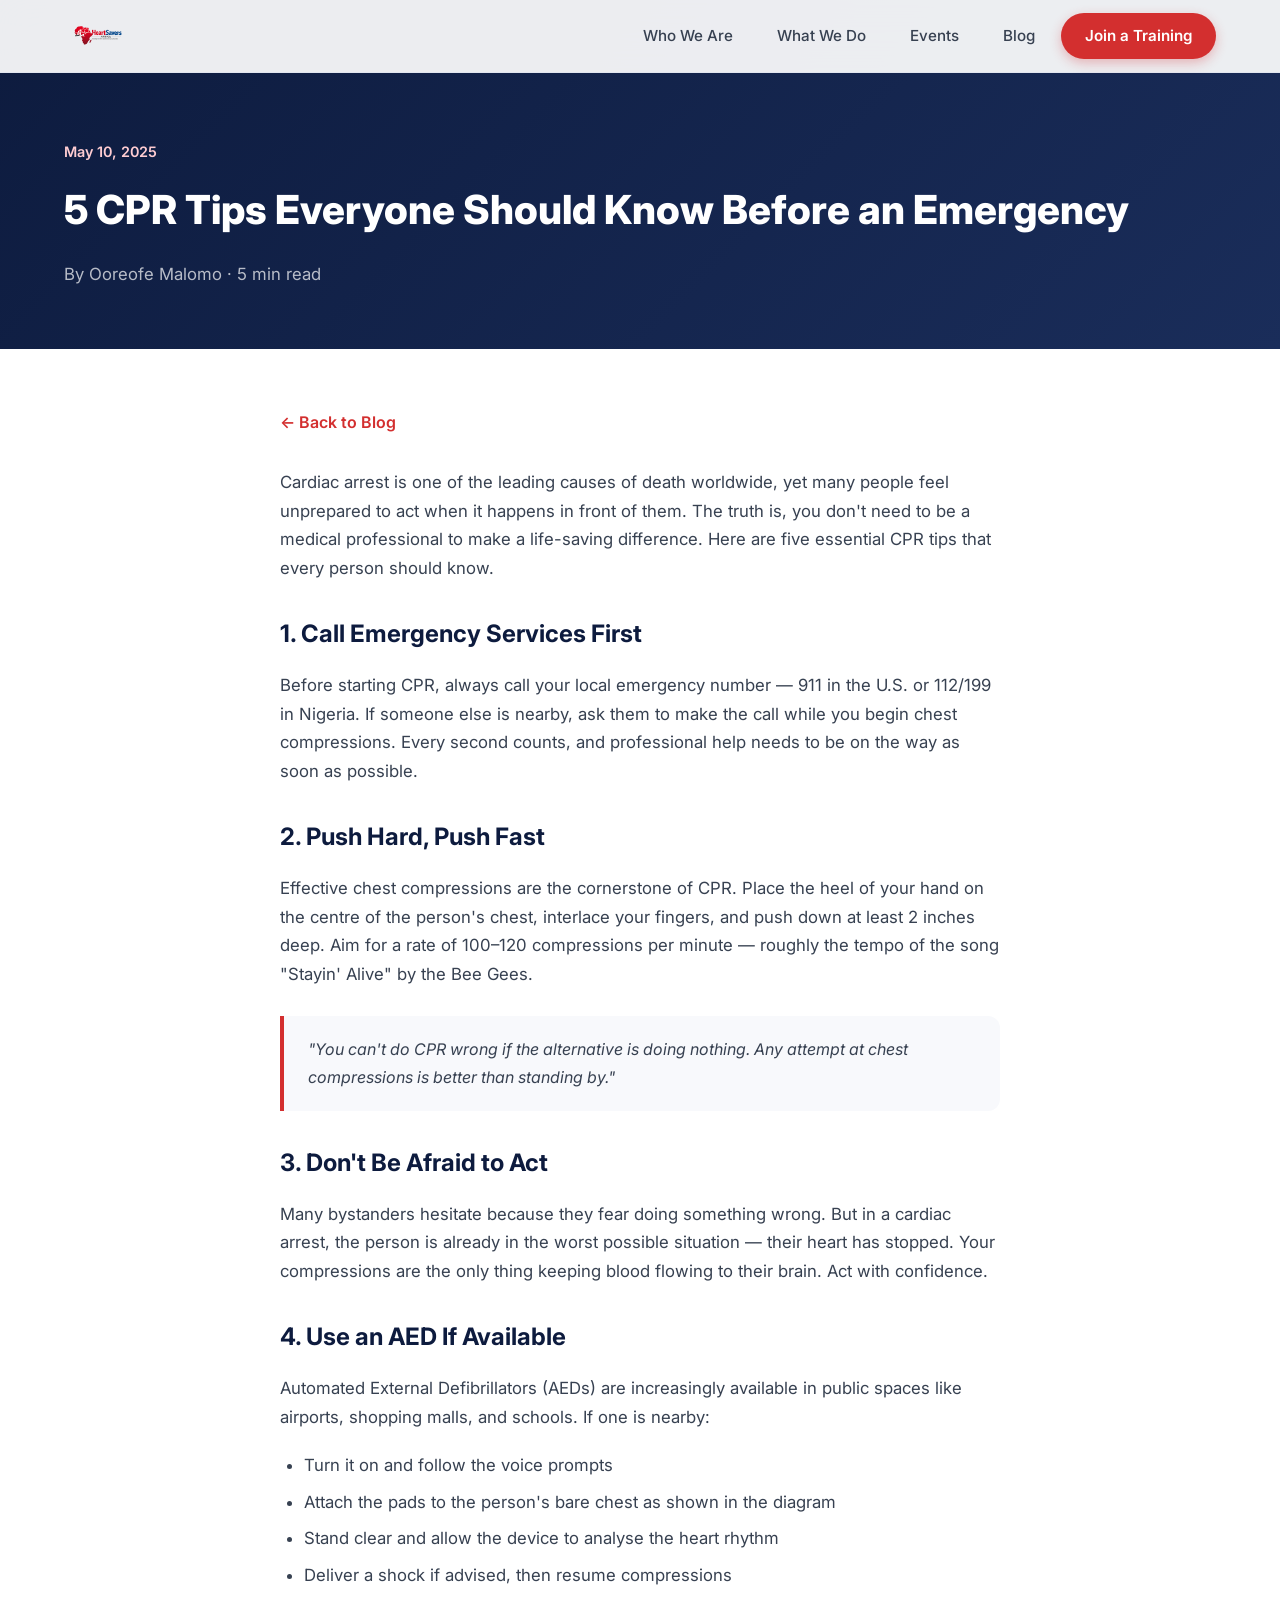
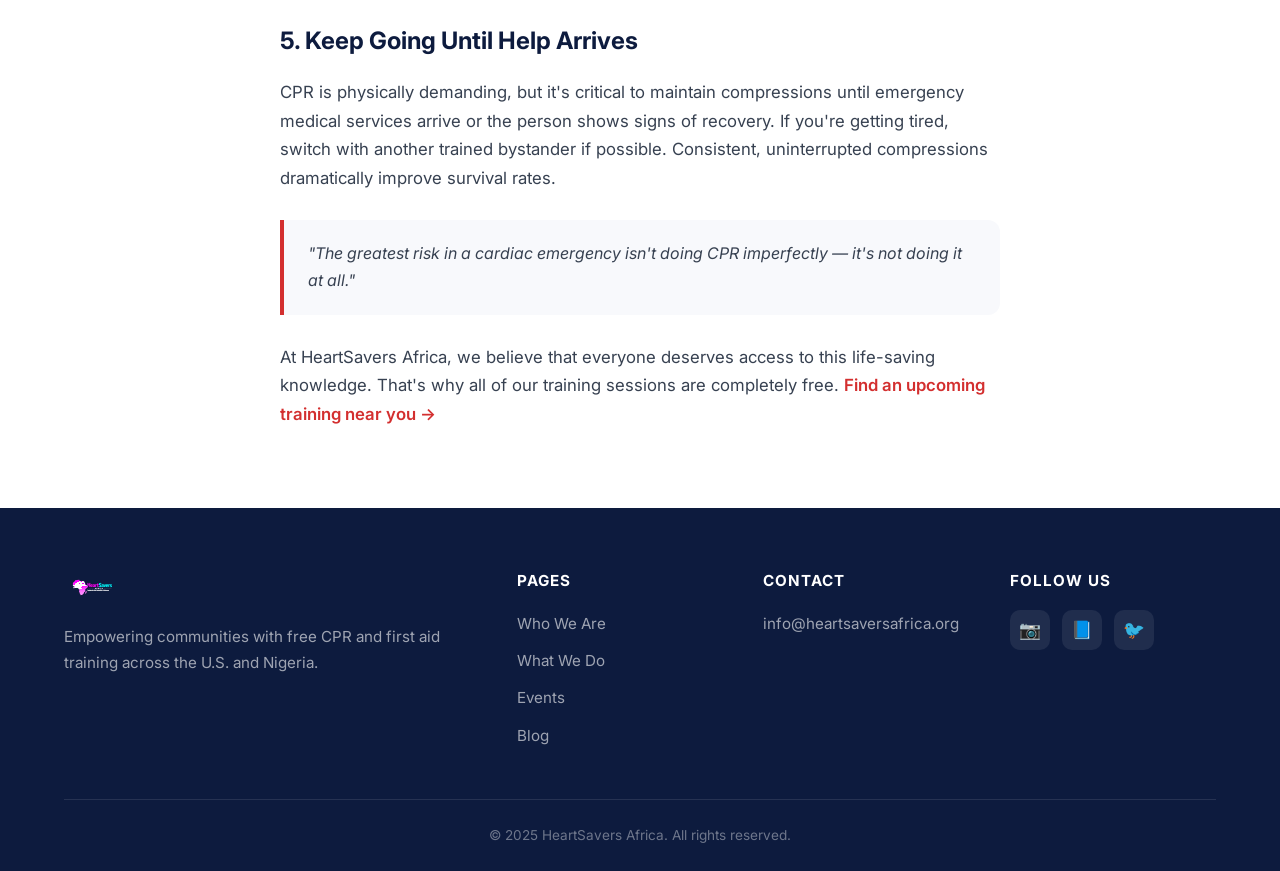
==== blog-post.html @ 74bb0c56 "Initial commit: HeartSavers Africa website" ====
<!DOCTYPE html>
<html lang="en">
<head>
  <meta charset="UTF-8">
  <meta name="viewport" content="width=device-width, initial-scale=1.0">
  <title>5 CPR Tips Everyone Should Know — HeartSavers Africa</title>
  <meta name="description" content="Learn five essential CPR tips that could help you save a life in a cardiac emergency.">
  <link rel="stylesheet" href="css/style.css">
  <link rel="icon" href="assets/images/logo.png" type="image/png">
</head>
<body>

  <!-- NAVBAR -->
  <nav class="navbar" id="navbar">
    <div class="nav-container">
      <a href="index.html" class="nav-logo"><img src="assets/images/logo.png" alt="HeartSavers Africa Logo"></a>
      <div class="nav-links" id="navLinks">
        <a href="index.html">Who We Are</a>
        <a href="whatwedo.html">What We Do</a>
        <a href="events.html">Events</a>
        <a href="blog.html">Blog</a>
        <a href="events.html" class="nav-cta">Join a Training</a>
      </div>
      <button class="hamburger" id="hamburger" aria-label="Toggle menu">
        <span></span><span></span><span></span>
      </button>
    </div>
  </nav>
  <div class="mobile-overlay" id="mobileOverlay"></div>

  <!-- POST HEADER -->
  <section class="blog-post-header">
    <div class="container">
      <div class="date">May 10, 2025</div>
      <h1>5 CPR Tips Everyone Should Know Before an Emergency</h1>
      <p>By Ooreofe Malomo · 5 min read</p>
    </div>
  </section>

  <!-- POST CONTENT -->
  <section class="blog-post-content">
    <div class="container">
      <div class="article">
        <a href="blog.html" class="back-link">← Back to Blog</a>

        <p>Cardiac arrest is one of the leading causes of death worldwide, yet many people feel unprepared to act when it happens in front of them. The truth is, you don't need to be a medical professional to make a life-saving difference. Here are five essential CPR tips that every person should know.</p>

        <h2>1. Call Emergency Services First</h2>
        <p>Before starting CPR, always call your local emergency number — 911 in the U.S. or 112/199 in Nigeria. If someone else is nearby, ask them to make the call while you begin chest compressions. Every second counts, and professional help needs to be on the way as soon as possible.</p>

        <h2>2. Push Hard, Push Fast</h2>
        <p>Effective chest compressions are the cornerstone of CPR. Place the heel of your hand on the centre of the person's chest, interlace your fingers, and push down at least 2 inches deep. Aim for a rate of 100–120 compressions per minute — roughly the tempo of the song "Stayin' Alive" by the Bee Gees.</p>

        <blockquote>"You can't do CPR wrong if the alternative is doing nothing. Any attempt at chest compressions is better than standing by."</blockquote>

        <h2>3. Don't Be Afraid to Act</h2>
        <p>Many bystanders hesitate because they fear doing something wrong. But in a cardiac arrest, the person is already in the worst possible situation — their heart has stopped. Your compressions are the only thing keeping blood flowing to their brain. Act with confidence.</p>

        <h2>4. Use an AED If Available</h2>
        <p>Automated External Defibrillators (AEDs) are increasingly available in public spaces like airports, shopping malls, and schools. If one is nearby:</p>
        <ul>
          <li>Turn it on and follow the voice prompts</li>
          <li>Attach the pads to the person's bare chest as shown in the diagram</li>
          <li>Stand clear and allow the device to analyse the heart rhythm</li>
          <li>Deliver a shock if advised, then resume compressions</li>
        </ul>

        <h2>5. Keep Going Until Help Arrives</h2>
        <p>CPR is physically demanding, but it's critical to maintain compressions until emergency medical services arrive or the person shows signs of recovery. If you're getting tired, switch with another trained bystander if possible. Consistent, uninterrupted compressions dramatically improve survival rates.</p>

        <blockquote>"The greatest risk in a cardiac emergency isn't doing CPR imperfectly — it's not doing it at all."</blockquote>

        <p>At HeartSavers Africa, we believe that everyone deserves access to this life-saving knowledge. That's why all of our training sessions are completely free. <a href="events.html" style="color: var(--red); font-weight: 600;">Find an upcoming training near you →</a></p>
      </div>
    </div>
  </section>

  <!-- FOOTER -->
  <footer class="footer">
    <div class="container">
      <div class="footer-grid">
        <div class="footer-brand">
          <img src="assets/images/logo.png" alt="HeartSavers Africa">
          <p>Empowering communities with free CPR and first aid training across the U.S. and Nigeria.</p>
        </div>
        <div>
          <h4>Pages</h4>
          <ul>
            <li><a href="index.html">Who We Are</a></li>
            <li><a href="whatwedo.html">What We Do</a></li>
            <li><a href="events.html">Events</a></li>
            <li><a href="blog.html">Blog</a></li>
          </ul>
        </div>
        <div>
          <h4>Contact</h4>
          <ul>
            <li><a href="mailto:info@heartsaversafrica.org">info@heartsaversafrica.org</a></li>
          </ul>
        </div>
        <div>
          <h4>Follow Us</h4>
          <div class="social-links">
            <a href="#" aria-label="Instagram">📷</a>
            <a href="#" aria-label="Facebook">📘</a>
            <a href="#" aria-label="Twitter/X">🐦</a>
          </div>
        </div>
      </div>
      <div class="footer-bottom">
        <p>&copy; 2025 HeartSavers Africa. All rights reserved.</p>
      </div>
    </div>
  </footer>

  <script src="js/main.js"></script>
</body>
</html>
---- css/style.css ----
@import url('https://fonts.googleapis.com/css2?family=Inter:wght@300;400;500;600;700;800;900&display=swap');

:root {
  --red: #D32F2F;
  --red-dark: #B71C1C;
  --red-light: #FFCDD2;
  --navy: #0D1B3E;
  --navy-light: #1A2D5A;
  --white: #FFFFFF;
  --off-white: #F8F9FC;
  --gray-100: #F1F3F8;
  --gray-200: #E2E6EF;
  --gray-300: #C5CAD6;
  --gray-500: #6B7280;
  --gray-700: #374151;
  --shadow-sm: 0 1px 3px rgba(13,27,62,0.08);
  --shadow-md: 0 4px 16px rgba(13,27,62,0.1);
  --shadow-lg: 0 8px 32px rgba(13,27,62,0.12);
  --shadow-xl: 0 16px 48px rgba(13,27,62,0.16);
  --radius: 12px;
  --radius-lg: 20px;
  --transition: 0.3s cubic-bezier(0.4,0,0.2,1);
}

*, *::before, *::after { box-sizing: border-box; margin: 0; padding: 0; }

html { scroll-behavior: smooth; }

body {
  font-family: 'Inter', sans-serif;
  color: var(--navy);
  background: var(--white);
  line-height: 1.7;
  overflow-x: hidden;
}

a { text-decoration: none; color: inherit; }
ul { list-style: none; }
img { max-width: 100%; display: block; }

.container { max-width: 1200px; margin: 0 auto; padding: 0 24px; }

/* ─── NAVBAR ─── */
.navbar {
  position: fixed; top: 0; left: 0; right: 0; z-index: 1000;
  background: rgba(255,255,255,0.92);
  backdrop-filter: blur(16px);
  border-bottom: 1px solid var(--gray-200);
  transition: var(--transition);
}
.navbar.scrolled { box-shadow: var(--shadow-md); }
.nav-container {
  max-width: 1200px; margin: 0 auto; padding: 0 24px;
  display: flex; align-items: center; justify-content: space-between; height: 72px;
}
.nav-logo img { height: 48px; width: auto; }
.nav-links { display: flex; gap: 8px; align-items: center; }
.nav-links a {
  padding: 8px 18px; border-radius: 8px; font-weight: 500; font-size: 0.95rem;
  color: var(--gray-700); transition: var(--transition); position: relative;
}
.nav-links a:hover { color: var(--red); background: var(--red-light); }
.nav-links a.active { color: var(--red); font-weight: 600; background: rgba(211,47,47,0.08); }
.nav-cta {
  background: var(--red); color: var(--white) !important; padding: 10px 24px !important;
  border-radius: 50px !important; font-weight: 600 !important;
  box-shadow: 0 4px 12px rgba(211,47,47,0.3);
}
.nav-cta:hover { background: var(--red-dark) !important; transform: translateY(-1px); }

.hamburger {
  display: none; flex-direction: column; gap: 5px; cursor: pointer;
  background: none; border: none; padding: 8px; z-index: 1001;
}
.hamburger span {
  display: block; width: 24px; height: 2.5px; background: var(--navy);
  border-radius: 2px; transition: var(--transition);
}
.hamburger.active span:nth-child(1) { transform: rotate(45deg) translate(5px,5px); }
.hamburger.active span:nth-child(2) { opacity: 0; }
.hamburger.active span:nth-child(3) { transform: rotate(-45deg) translate(5px,-5px); }

/* ─── HERO ─── */
.hero {
  min-height: 100vh; display: flex; align-items: center;
  background: linear-gradient(135deg, var(--navy) 0%, var(--navy-light) 50%, var(--red-dark) 100%);
  position: relative; overflow: hidden; padding-top: 72px;
}
.hero::before {
  content: ''; position: absolute; top: -50%; right: -30%; width: 80%; height: 200%;
  background: radial-gradient(circle, rgba(211,47,47,0.15) 0%, transparent 70%);
}
.hero::after {
  content: ''; position: absolute; bottom: 0; left: 0; right: 0; height: 120px;
  background: linear-gradient(to top, var(--white), transparent);
}
.hero-content { position: relative; z-index: 2; text-align: center; max-width: 800px; margin: 0 auto; padding: 60px 24px; }
.hero-badge {
  display: inline-flex; align-items: center; gap: 8px;
  background: rgba(255,255,255,0.12); border: 1px solid rgba(255,255,255,0.2);
  padding: 8px 20px; border-radius: 50px; font-size: 0.85rem; color: var(--red-light);
  margin-bottom: 24px; backdrop-filter: blur(8px);
}
.hero h1 { font-size: clamp(2.5rem, 5vw, 4rem); font-weight: 800; color: var(--white); line-height: 1.15; margin-bottom: 20px; }
.hero h1 span { color: var(--red-light); }
.hero p { font-size: 1.2rem; color: rgba(255,255,255,0.8); margin-bottom: 40px; max-width: 600px; margin-left: auto; margin-right: auto; }
.hero-buttons { display: flex; gap: 16px; justify-content: center; flex-wrap: wrap; }

/* ─── BUTTONS ─── */
.btn {
  display: inline-flex; align-items: center; gap: 8px;
  padding: 14px 32px; border-radius: 50px; font-weight: 600; font-size: 1rem;
  cursor: pointer; transition: var(--transition); border: none; font-family: inherit;
}
.btn-primary {
  background: var(--red); color: var(--white);
  box-shadow: 0 4px 16px rgba(211,47,47,0.35);
}
.btn-primary:hover { background: var(--red-dark); transform: translateY(-2px); box-shadow: 0 6px 24px rgba(211,47,47,0.4); }
.btn-outline {
  background: transparent; color: var(--white); border: 2px solid rgba(255,255,255,0.4);
}
.btn-outline:hover { background: rgba(255,255,255,0.1); border-color: var(--white); }
.btn-navy { background: var(--navy); color: var(--white); box-shadow: 0 4px 16px rgba(13,27,62,0.3); }
.btn-navy:hover { background: var(--navy-light); transform: translateY(-2px); }

/* ─── SECTIONS ─── */
.section { padding: 100px 0; }
.section-alt { background: var(--off-white); }
.section-header { text-align: center; margin-bottom: 60px; }
.section-header .label {
  display: inline-block; background: rgba(211,47,47,0.08); color: var(--red);
  padding: 6px 18px; border-radius: 50px; font-size: 0.85rem; font-weight: 600;
  margin-bottom: 16px; text-transform: uppercase; letter-spacing: 1px;
}
.section-header h2 { font-size: clamp(1.8rem, 3.5vw, 2.5rem); font-weight: 800; margin-bottom: 16px; }
.section-header p { color: var(--gray-500); font-size: 1.1rem; max-width: 600px; margin: 0 auto; }

/* ─── MISSION ─── */
.mission-grid { display: grid; grid-template-columns: 1fr 1fr; gap: 32px; }
.mission-card {
  background: var(--white); border-radius: var(--radius-lg); padding: 40px;
  border: 1px solid var(--gray-200); transition: var(--transition);
}
.mission-card:hover { transform: translateY(-4px); box-shadow: var(--shadow-lg); }
.mission-icon {
  width: 56px; height: 56px; border-radius: 14px; display: flex; align-items: center;
  justify-content: center; font-size: 1.5rem; margin-bottom: 20px;
}
.mission-icon.red { background: rgba(211,47,47,0.1); color: var(--red); }
.mission-icon.navy { background: rgba(13,27,62,0.1); color: var(--navy); }
.mission-card h3 { font-size: 1.3rem; font-weight: 700; margin-bottom: 12px; }
.mission-card p { color: var(--gray-500); }

/* ─── FOUNDERS ─── */
.founders-grid { display: grid; grid-template-columns: 1fr 1fr; gap: 40px; max-width: 800px; margin: 0 auto; }
.founder-card { text-align: center; }
.founder-photo {
  width: 160px; height: 160px; border-radius: 50%; margin: 0 auto 24px;
  background: linear-gradient(135deg, var(--red-light), var(--gray-200));
  display: flex; align-items: center; justify-content: center;
  border: 4px solid var(--white); box-shadow: var(--shadow-md);
  font-size: 3rem; color: var(--red); overflow: hidden;
}
.founder-card h3 { font-size: 1.2rem; font-weight: 700; margin-bottom: 4px; }
.founder-card .role { color: var(--red); font-weight: 600; font-size: 0.9rem; margin-bottom: 12px; }
.founder-card p { color: var(--gray-500); font-size: 0.95rem; }

/* ─── NREMT BADGE ─── */
.cert-banner {
  background: linear-gradient(135deg, var(--navy), var(--navy-light));
  border-radius: var(--radius-lg); padding: 48px; text-align: center; color: var(--white);
  margin-top: 60px;
}
.cert-banner h3 { font-size: 1.5rem; margin-bottom: 8px; }
.cert-banner p { color: rgba(255,255,255,0.7); }
.cert-badge {
  display: inline-flex; align-items: center; gap: 10px;
  background: rgba(255,255,255,0.1); border: 1px solid rgba(255,255,255,0.2);
  padding: 12px 28px; border-radius: 50px; margin-top: 20px; font-weight: 600;
}

/* ─── PARTNERS ─── */
.partners-grid { display: flex; gap: 40px; justify-content: center; flex-wrap: wrap; }
.partner-card {
  background: var(--white); border: 1px solid var(--gray-200); border-radius: var(--radius);
  padding: 32px 48px; text-align: center; transition: var(--transition); min-width: 220px;
}
.partner-card:hover { transform: translateY(-4px); box-shadow: var(--shadow-md); }
.partner-logo {
  width: 80px; height: 80px; border-radius: 16px; margin: 0 auto 16px;
  background: var(--gray-100); display: flex; align-items: center; justify-content: center;
  font-size: 2rem;
}
.partner-card h4 { font-weight: 600; }

/* ─── FEATURE CARDS ─── */
.features-grid { display: grid; grid-template-columns: repeat(3, 1fr); gap: 28px; }
.feature-card {
  background: var(--white); border: 1px solid var(--gray-200); border-radius: var(--radius-lg);
  padding: 36px; text-align: center; transition: var(--transition); position: relative; overflow: hidden;
}
.feature-card::before {
  content: ''; position: absolute; top: 0; left: 0; right: 0; height: 4px;
  background: linear-gradient(90deg, var(--red), var(--navy));
  transform: scaleX(0); transition: var(--transition); transform-origin: left;
}
.feature-card:hover::before { transform: scaleX(1); }
.feature-card:hover { transform: translateY(-6px); box-shadow: var(--shadow-lg); }
.feature-icon {
  width: 64px; height: 64px; border-radius: 16px;
  background: linear-gradient(135deg, rgba(211,47,47,0.1), rgba(13,27,62,0.05));
  display: flex; align-items: center; justify-content: center;
  margin: 0 auto 20px; font-size: 1.8rem;
}
.feature-card h3 { font-size: 1.15rem; font-weight: 700; margin-bottom: 10px; }
.feature-card p { color: var(--gray-500); font-size: 0.95rem; }

/* ─── NOTICE ─── */
.notice-box {
  background: rgba(211,47,47,0.05); border: 2px solid rgba(211,47,47,0.15);
  border-radius: var(--radius); padding: 24px 32px; display: flex; align-items: flex-start;
  gap: 16px; margin-top: 48px;
}
.notice-box .icon { font-size: 1.5rem; flex-shrink: 0; margin-top: 2px; }
.notice-box h4 { font-weight: 700; margin-bottom: 4px; color: var(--red-dark); }
.notice-box p { color: var(--gray-500); font-size: 0.95rem; }

/* ─── EVENTS ─── */
.events-grid { display: grid; grid-template-columns: repeat(auto-fit, minmax(320px, 1fr)); gap: 28px; }
.event-card {
  background: var(--white); border: 1px solid var(--gray-200); border-radius: var(--radius-lg);
  overflow: hidden; transition: var(--transition);
}
.event-card:hover { transform: translateY(-4px); box-shadow: var(--shadow-lg); }
.event-date-bar {
  background: linear-gradient(135deg, var(--red), var(--red-dark)); color: var(--white);
  padding: 16px 24px; display: flex; align-items: center; gap: 12px;
}
.event-date-bar .day { font-size: 2rem; font-weight: 800; line-height: 1; }
.event-date-bar .month { font-size: 0.85rem; text-transform: uppercase; font-weight: 600; letter-spacing: 1px; }
.event-details { padding: 24px; }
.event-details h3 { font-size: 1.15rem; font-weight: 700; margin-bottom: 12px; }
.event-meta { display: flex; flex-direction: column; gap: 8px; margin-bottom: 20px; }
.event-meta span { display: flex; align-items: center; gap: 8px; color: var(--gray-500); font-size: 0.9rem; }
.event-details .btn { width: 100%; justify-content: center; }

/* ─── SURVEY SECTION ─── */
.survey-section { margin-top: 80px; }
.surveys-grid { display: grid; grid-template-columns: 1fr 1fr; gap: 32px; }
.survey-card {
  background: var(--white); border: 1px solid var(--gray-200); border-radius: var(--radius-lg);
  overflow: hidden;
}
.survey-card h3 {
  padding: 20px 24px; font-size: 1.1rem; font-weight: 700;
  border-bottom: 1px solid var(--gray-200); display: flex; align-items: center; gap: 10px;
}
.survey-card iframe { width: 100%; height: 500px; border: none; }

/* ─── BLOG ─── */
.blog-grid { display: grid; grid-template-columns: repeat(auto-fit, minmax(340px, 1fr)); gap: 28px; }
.blog-card {
  background: var(--white); border: 1px solid var(--gray-200); border-radius: var(--radius-lg);
  overflow: hidden; transition: var(--transition);
}
.blog-card:hover { transform: translateY(-4px); box-shadow: var(--shadow-lg); }
.blog-thumb {
  height: 200px; background: linear-gradient(135deg, var(--red-light), var(--gray-200));
  display: flex; align-items: center; justify-content: center; font-size: 3rem;
}
.blog-body { padding: 24px; }
.blog-body .date { color: var(--red); font-size: 0.85rem; font-weight: 600; margin-bottom: 8px; }
.blog-body h3 { font-size: 1.15rem; font-weight: 700; margin-bottom: 10px; line-height: 1.4; }
.blog-body p { color: var(--gray-500); font-size: 0.95rem; margin-bottom: 20px; }
.blog-body .btn { padding: 10px 24px; font-size: 0.9rem; }

/* ─── BLOG POST ─── */
.blog-post-header {
  padding-top: 140px; padding-bottom: 60px;
  background: linear-gradient(135deg, var(--navy), var(--navy-light));
  color: var(--white);
}
.blog-post-header .date { color: var(--red-light); font-weight: 600; font-size: 0.9rem; margin-bottom: 12px; }
.blog-post-header h1 { font-size: clamp(1.8rem, 3.5vw, 2.5rem); font-weight: 800; margin-bottom: 16px; }
.blog-post-header p { color: rgba(255,255,255,0.7); font-size: 1.05rem; }
.blog-post-content { padding: 60px 0; }
.blog-post-content .article { max-width: 720px; margin: 0 auto; }
.blog-post-content .article h2 { font-size: 1.5rem; font-weight: 700; margin: 32px 0 16px; }
.blog-post-content .article p { color: var(--gray-700); margin-bottom: 20px; font-size: 1.05rem; }
.blog-post-content .article ul { padding-left: 24px; margin-bottom: 20px; }
.blog-post-content .article ul li { color: var(--gray-700); margin-bottom: 8px; list-style: disc; font-size: 1.05rem; }
.blog-post-content .article blockquote {
  border-left: 4px solid var(--red); padding: 20px 24px; margin: 28px 0;
  background: var(--off-white); border-radius: 0 var(--radius) var(--radius) 0;
  font-style: italic; color: var(--gray-700);
}
.back-link {
  display: inline-flex; align-items: center; gap: 8px; color: var(--red);
  font-weight: 600; margin-bottom: 32px; transition: var(--transition);
}
.back-link:hover { gap: 12px; }

/* ─── PAGE HEADERS ─── */
.page-header {
  padding: 140px 0 60px;
  background: linear-gradient(135deg, var(--navy), var(--navy-light));
  text-align: center; color: var(--white);
}
.page-header h1 { font-size: clamp(2rem, 4vw, 3rem); font-weight: 800; margin-bottom: 12px; }
.page-header p { color: rgba(255,255,255,0.7); font-size: 1.1rem; }

/* ─── FOOTER ─── */
.footer {
  background: var(--navy); color: var(--white); padding: 60px 0 0;
}
.footer-grid {
  display: grid; grid-template-columns: 2fr 1fr 1fr 1fr; gap: 40px;
  padding-bottom: 40px; border-bottom: 1px solid rgba(255,255,255,0.1);
}
.footer-brand p { color: rgba(255,255,255,0.6); margin-top: 16px; font-size: 0.95rem; }
.footer-brand img { height: 40px; margin-bottom: 8px; filter: brightness(10); }
.footer h4 { font-size: 0.95rem; font-weight: 700; margin-bottom: 16px; text-transform: uppercase; letter-spacing: 1px; }
.footer ul li { margin-bottom: 10px; }
.footer ul li a { color: rgba(255,255,255,0.6); transition: var(--transition); font-size: 0.95rem; }
.footer ul li a:hover { color: var(--white); }
.social-links { display: flex; gap: 12px; }
.social-links a {
  width: 40px; height: 40px; border-radius: 10px;
  background: rgba(255,255,255,0.08); display: flex; align-items: center;
  justify-content: center; transition: var(--transition); font-size: 1.1rem;
}
.social-links a:hover { background: var(--red); transform: translateY(-2px); }
.footer-bottom {
  padding: 24px 0; text-align: center; color: rgba(255,255,255,0.4); font-size: 0.85rem;
}

/* ─── ANIMATIONS ─── */
.fade-up {
  opacity: 0; transform: translateY(30px);
  transition: opacity 0.6s ease, transform 0.6s ease;
}
.fade-up.visible { opacity: 1; transform: translateY(0); }

/* ─── RESPONSIVE ─── */
@media (max-width: 968px) {
  .nav-links {
    position: fixed; top: 0; right: -100%; width: 80%; max-width: 360px; height: 100vh;
    background: var(--white); flex-direction: column; padding: 100px 32px 32px;
    box-shadow: var(--shadow-xl); transition: var(--transition); gap: 4px;
  }
  .nav-links.open { right: 0; }
  .nav-links a { width: 100%; padding: 14px 18px; font-size: 1.05rem; }
  .hamburger { display: flex; }
  .mission-grid, .founders-grid, .surveys-grid { grid-template-columns: 1fr; }
  .features-grid { grid-template-columns: 1fr 1fr; }
  .footer-grid { grid-template-columns: 1fr 1fr; }
}

@media (max-width: 640px) {
  .section { padding: 60px 0; }
  .features-grid, .blog-grid { grid-template-columns: 1fr; }
  .hero-buttons { flex-direction: column; align-items: center; }
  .footer-grid { grid-template-columns: 1fr; }
  .events-grid { grid-template-columns: 1fr; }
}

.mobile-overlay {
  position: fixed; top: 0; left: 0; right: 0; bottom: 0;
  background: rgba(0,0,0,0.5); z-index: 998; opacity: 0;
  pointer-events: none; transition: var(--transition);
}
.mobile-overlay.active { opacity: 1; pointer-events: auto; }
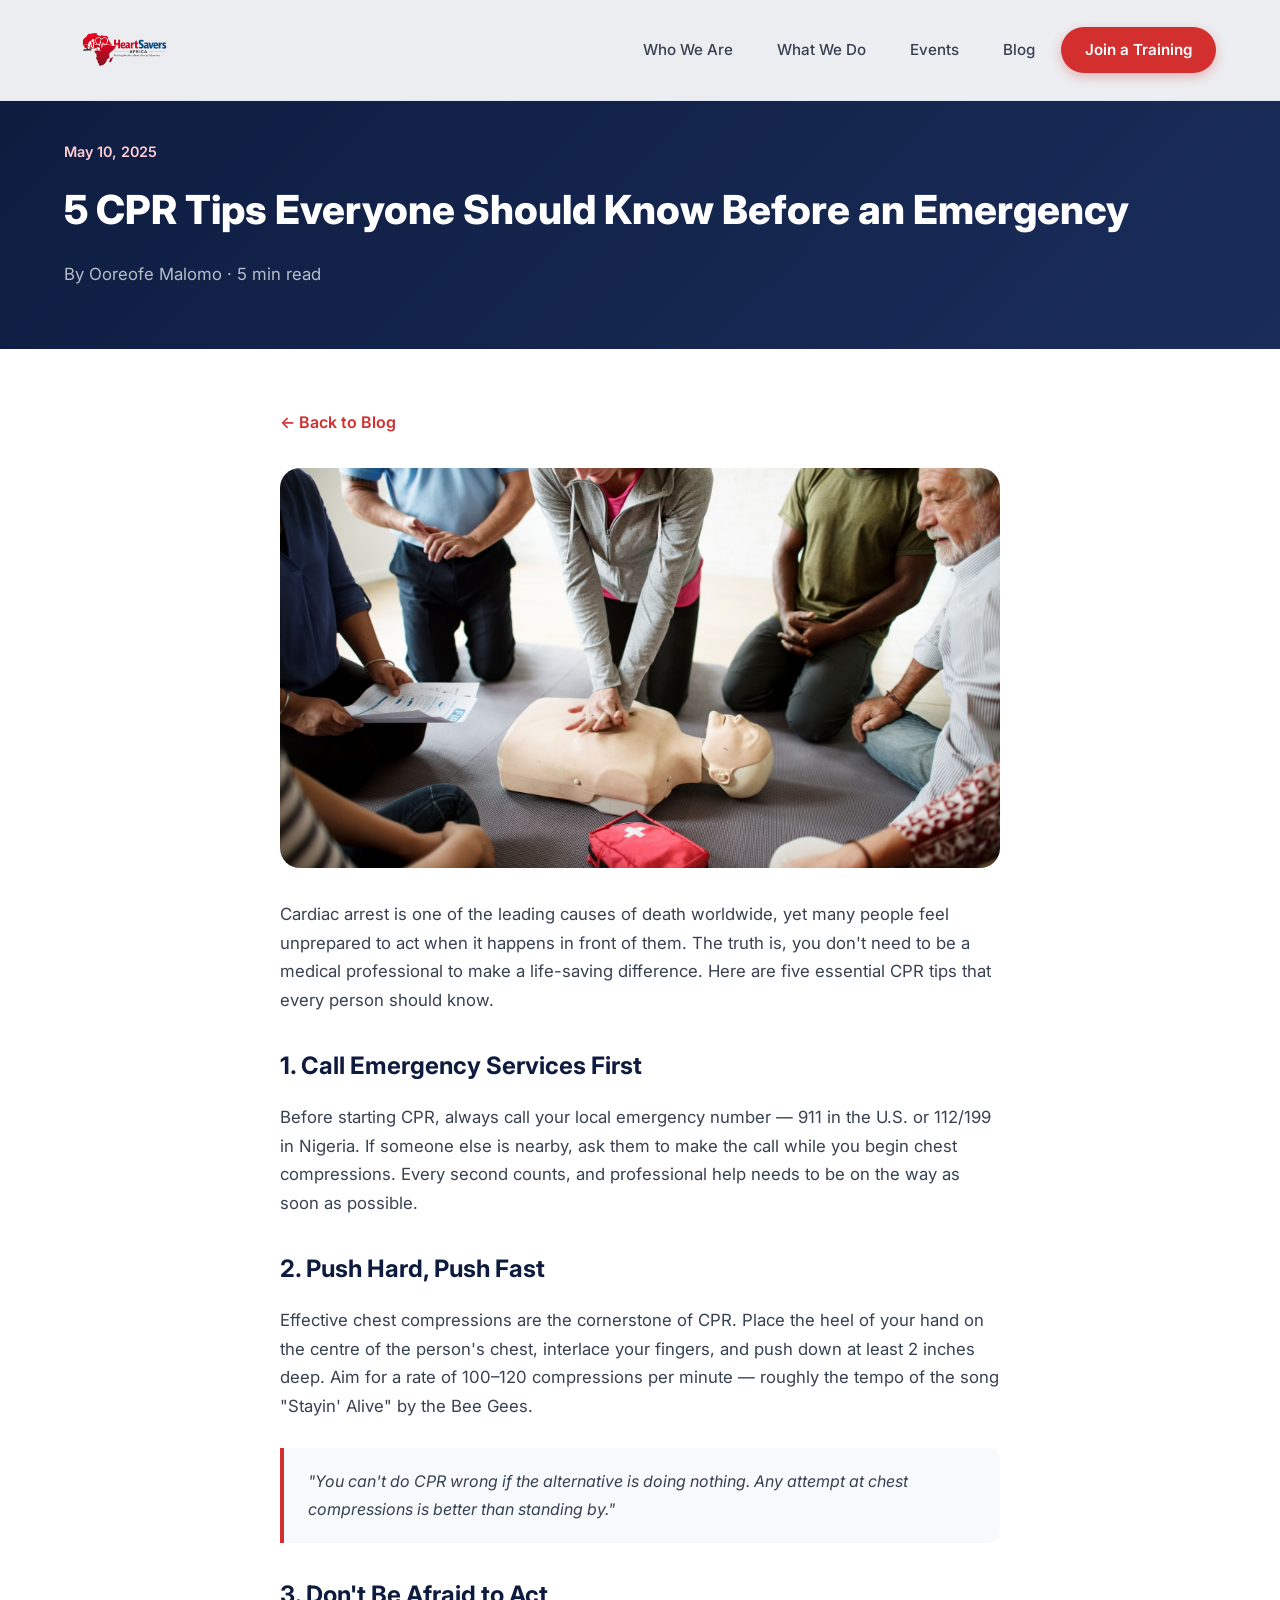
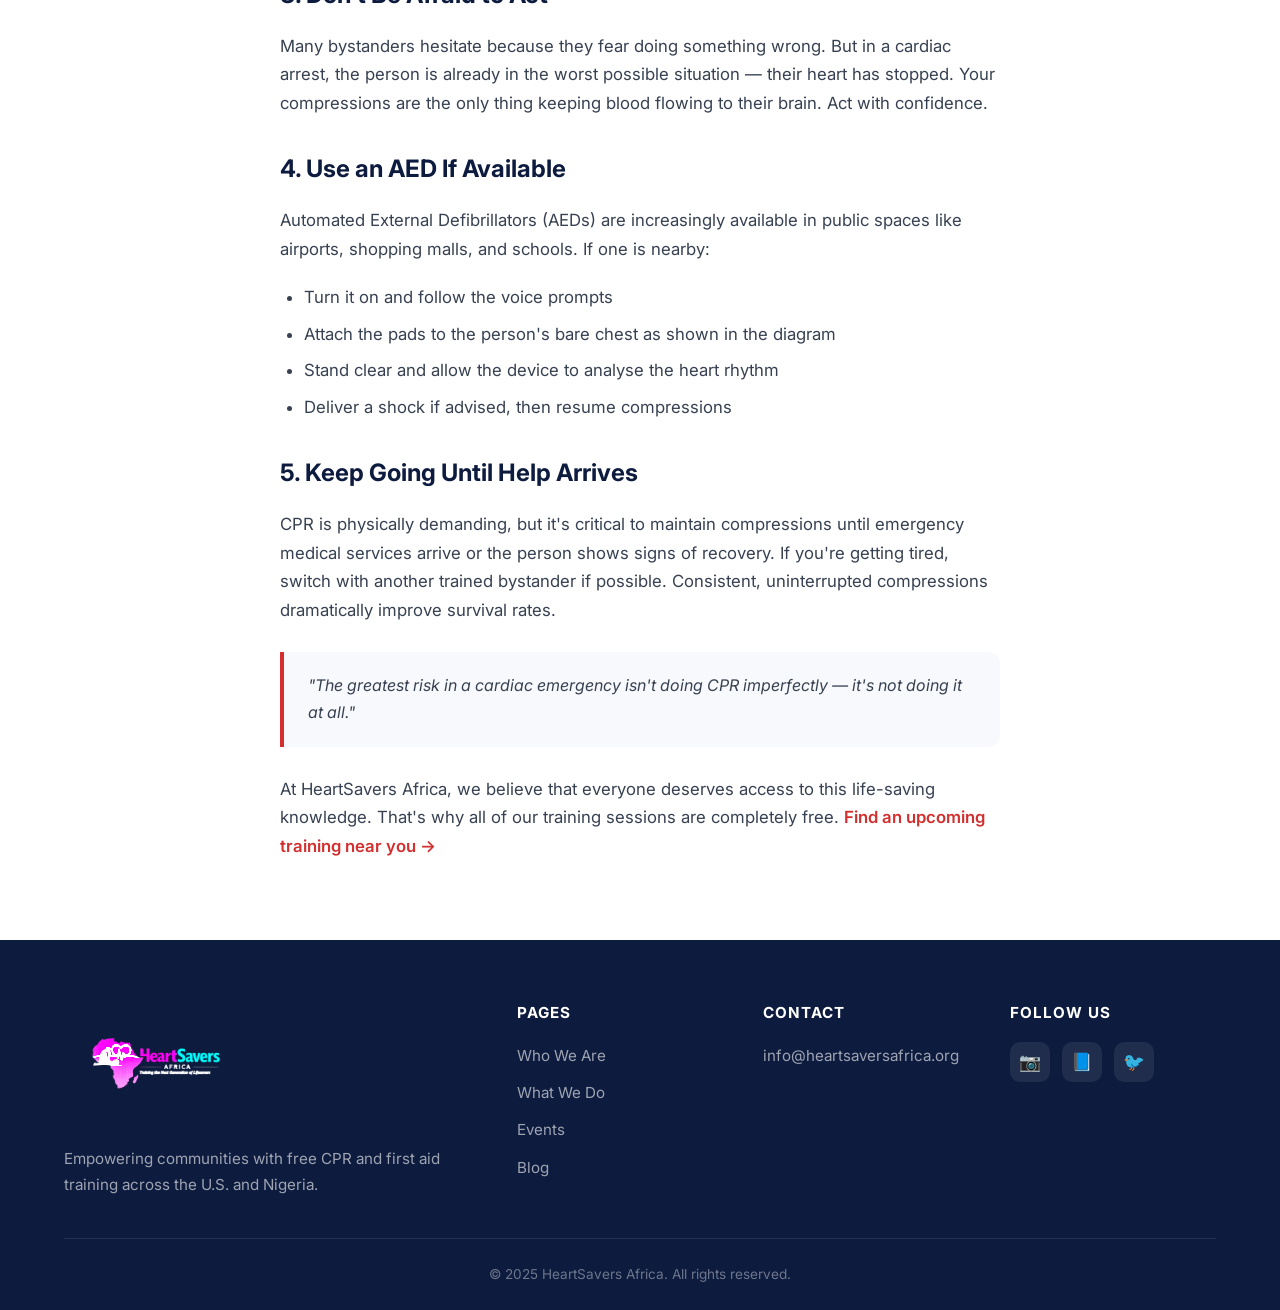
==== commit c17d36e0: "Update UI: Add founder photos, increase logo size, add blog images, update events schedule, and add " ====
--- a/blog-post.html
+++ b/blog-post.html
@@ -42,6 +42,8 @@
     <div class="container">
       <div class="article">
         <a href="blog.html" class="back-link">← Back to Blog</a>
+
+        <img src="assets/images/group-diverse-people-cpr-training-class_HS.jpg" alt="Diverse CPR Training Class" style="width: 100%; border-radius: var(--radius-lg); margin-bottom: 32px; object-fit: cover; max-height: 400px;">
 
         <p>Cardiac arrest is one of the leading causes of death worldwide, yet many people feel unprepared to act when it happens in front of them. The truth is, you don't need to be a medical professional to make a life-saving difference. Here are five essential CPR tips that every person should know.</p>
 
--- a/css/style.css
+++ b/css/style.css
@@ -51,9 +51,9 @@
 .navbar.scrolled { box-shadow: var(--shadow-md); }
 .nav-container {
   max-width: 1200px; margin: 0 auto; padding: 0 24px;
-  display: flex; align-items: center; justify-content: space-between; height: 72px;
-}
-.nav-logo img { height: 48px; width: auto; }
+  display: flex; align-items: center; justify-content: space-between; height: 100px;
+}
+.nav-logo img { height: 85px; width: auto; }
 .nav-links { display: flex; gap: 8px; align-items: center; }
 .nav-links a {
   padding: 8px 18px; border-radius: 8px; font-weight: 500; font-size: 0.95rem;
@@ -84,7 +84,7 @@
 .hero {
   min-height: 100vh; display: flex; align-items: center;
   background: linear-gradient(135deg, var(--navy) 0%, var(--navy-light) 50%, var(--red-dark) 100%);
-  position: relative; overflow: hidden; padding-top: 72px;
+  position: relative; overflow: hidden; padding-top: 100px;
 }
 .hero::before {
   content: ''; position: absolute; top: -50%; right: -30%; width: 80%; height: 200%;
@@ -162,6 +162,9 @@
   border: 4px solid var(--white); box-shadow: var(--shadow-md);
   font-size: 3rem; color: var(--red); overflow: hidden;
 }
+.founder-photo img {
+  width: 100%; height: 100%; object-fit: cover;
+}
 .founder-card h3 { font-size: 1.2rem; font-weight: 700; margin-bottom: 4px; }
 .founder-card .role { color: var(--red); font-weight: 600; font-size: 0.9rem; margin-bottom: 12px; }
 .founder-card p { color: var(--gray-500); font-size: 0.95rem; }
@@ -267,8 +270,9 @@
 .blog-card:hover { transform: translateY(-4px); box-shadow: var(--shadow-lg); }
 .blog-thumb {
   height: 200px; background: linear-gradient(135deg, var(--red-light), var(--gray-200));
-  display: flex; align-items: center; justify-content: center; font-size: 3rem;
-}
+  display: flex; align-items: center; justify-content: center; font-size: 3rem; overflow: hidden;
+}
+.blog-thumb img { width: 100%; height: 100%; object-fit: cover; }
 .blog-body { padding: 24px; }
 .blog-body .date { color: var(--red); font-size: 0.85rem; font-weight: 600; margin-bottom: 8px; }
 .blog-body h3 { font-size: 1.15rem; font-weight: 700; margin-bottom: 10px; line-height: 1.4; }
@@ -319,7 +323,7 @@
   padding-bottom: 40px; border-bottom: 1px solid rgba(255,255,255,0.1);
 }
 .footer-brand p { color: rgba(255,255,255,0.6); margin-top: 16px; font-size: 0.95rem; }
-.footer-brand img { height: 40px; margin-bottom: 8px; filter: brightness(10); }
+.footer-brand img { height: 130px; margin-bottom: 8px; filter: brightness(10); }
 .footer h4 { font-size: 0.95rem; font-weight: 700; margin-bottom: 16px; text-transform: uppercase; letter-spacing: 1px; }
 .footer ul li { margin-bottom: 10px; }
 .footer ul li a { color: rgba(255,255,255,0.6); transition: var(--transition); font-size: 0.95rem; }
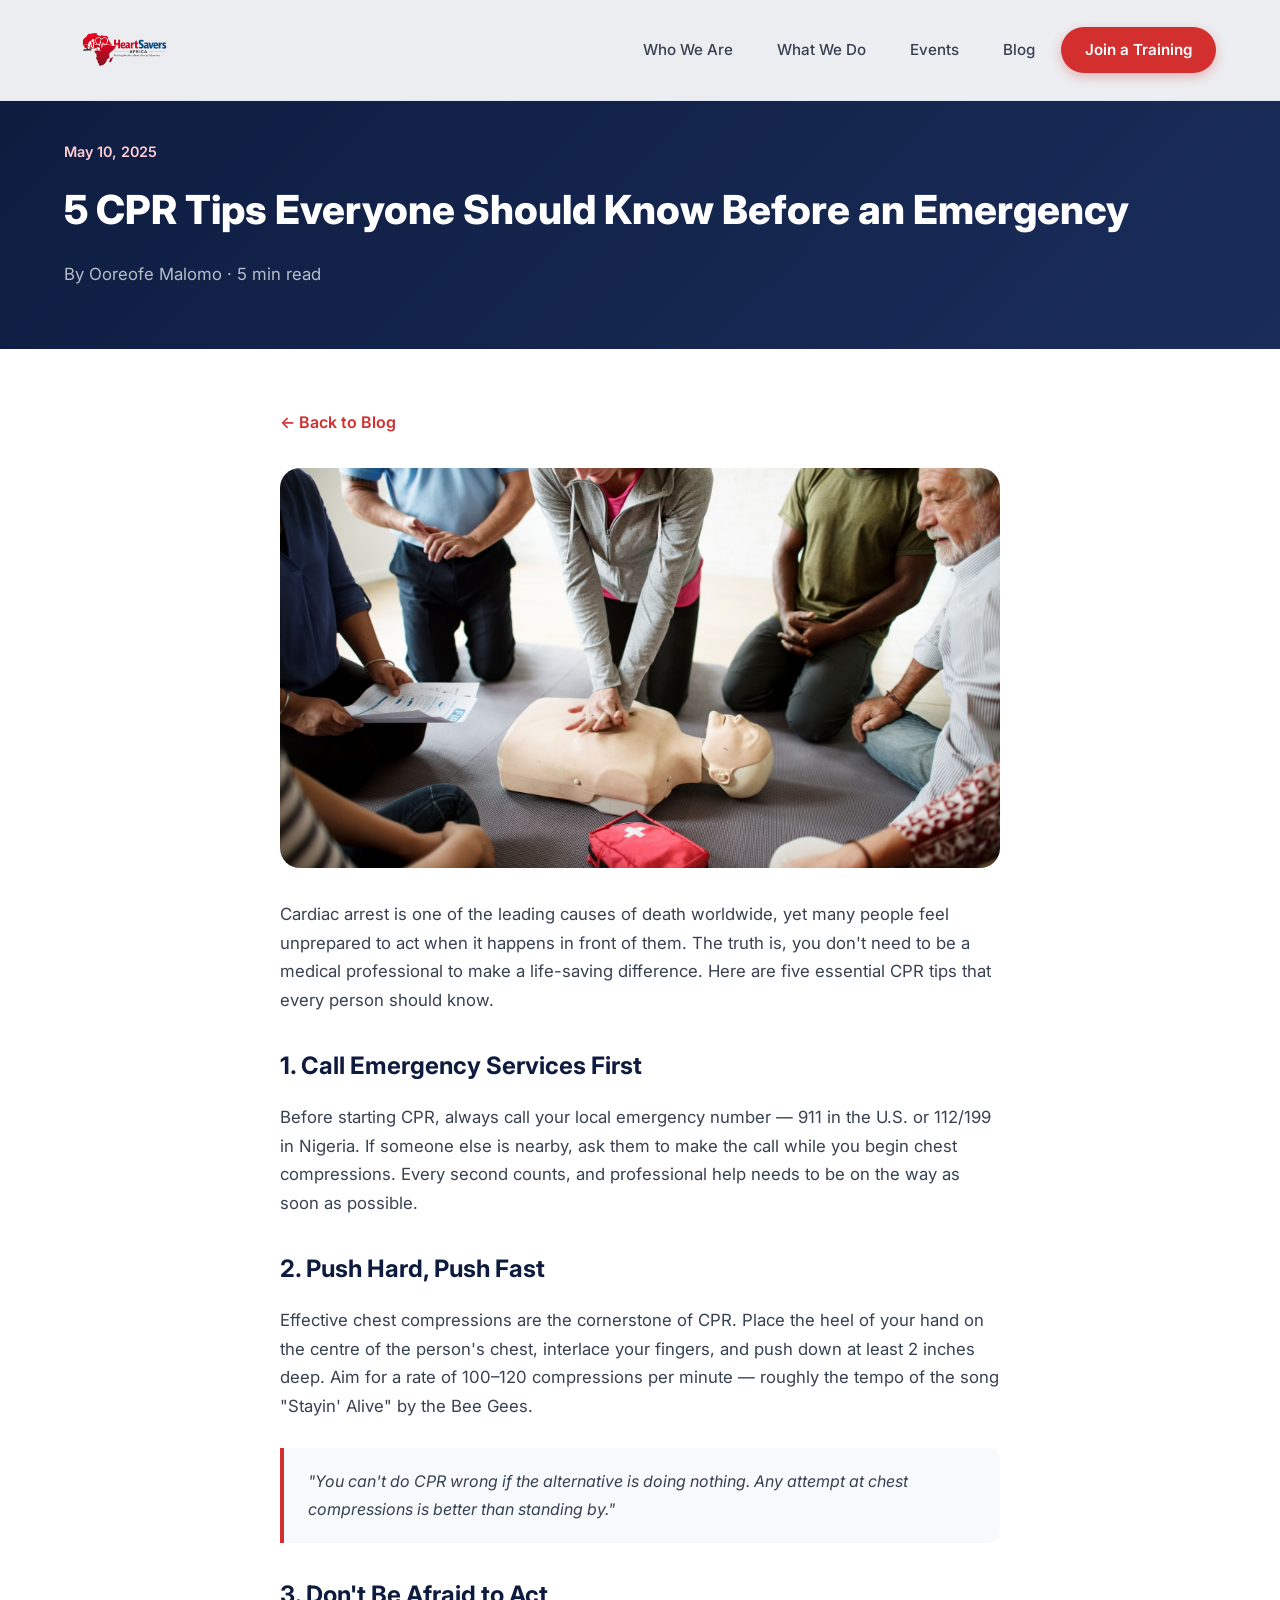
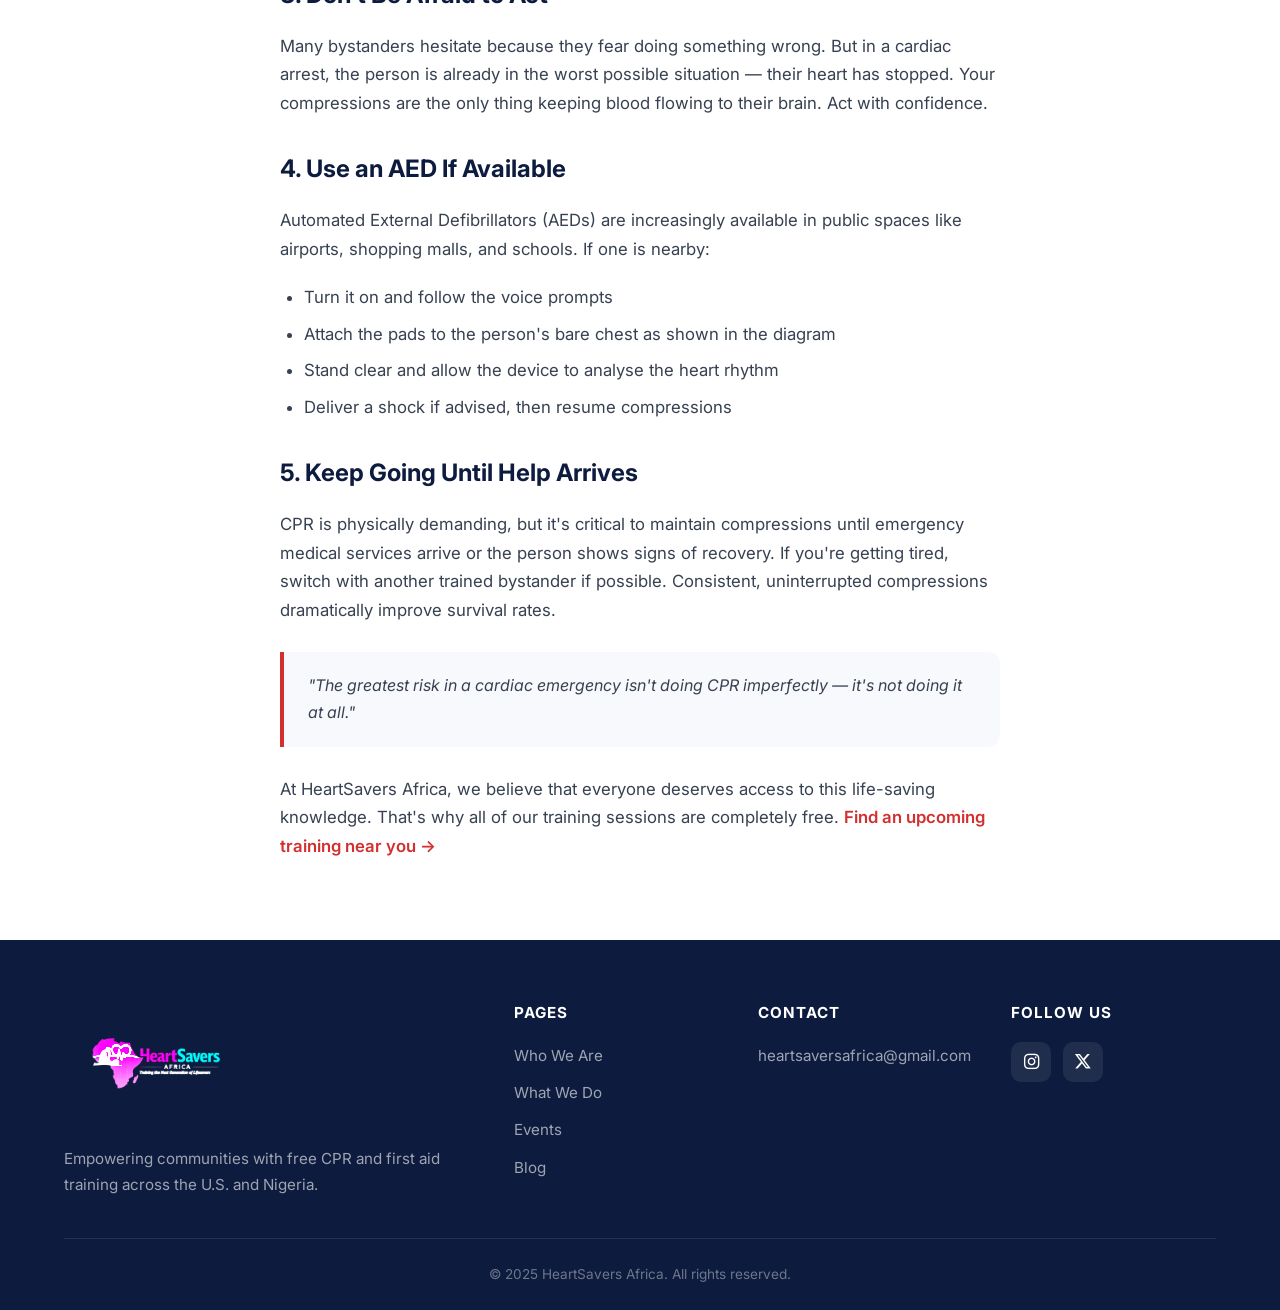
==== commit 4f3a19ba: "UI enhancements: redesign sponsor and founder sections, add real logos, update hero, fix social link" ====
--- a/blog-post.html
+++ b/blog-post.html
@@ -7,6 +7,7 @@
   <meta name="description" content="Learn five essential CPR tips that could help you save a life in a cardiac emergency.">
   <link rel="stylesheet" href="css/style.css">
   <link rel="icon" href="assets/images/logo.png" type="image/png">
+  <link rel="stylesheet" href="https://cdnjs.cloudflare.com/ajax/libs/font-awesome/6.5.2/css/all.min.css">
 </head>
 <body>
 
@@ -97,15 +98,14 @@
         <div>
           <h4>Contact</h4>
           <ul>
-            <li><a href="mailto:info@heartsaversafrica.org">info@heartsaversafrica.org</a></li>
+            <li><a href="mailto:heartsaversafrica@gmail.com">heartsaversafrica@gmail.com</a></li>
           </ul>
         </div>
         <div>
           <h4>Follow Us</h4>
           <div class="social-links">
-            <a href="#" aria-label="Instagram">📷</a>
-            <a href="#" aria-label="Facebook">📘</a>
-            <a href="#" aria-label="Twitter/X">🐦</a>
+            <a href="https://www.instagram.com/heartsaversafrica/" target="_blank" rel="noopener noreferrer" aria-label="Instagram"><i class="fa-brands fa-instagram"></i></a>
+            <a href="https://x.com/HeartSaversHQ" target="_blank" rel="noopener noreferrer" aria-label="Twitter/X"><i class="fa-brands fa-x-twitter"></i></a>
           </div>
         </div>
       </div>
--- a/css/style.css
+++ b/css/style.css
@@ -83,17 +83,14 @@
 /* ─── HERO ─── */
 .hero {
   min-height: 100vh; display: flex; align-items: center;
-  background: linear-gradient(135deg, var(--navy) 0%, var(--navy-light) 50%, var(--red-dark) 100%);
+  background: url('../assets/images/hero-cpr-training.jpg') center/cover no-repeat;
   position: relative; overflow: hidden; padding-top: 100px;
 }
 .hero::before {
-  content: ''; position: absolute; top: -50%; right: -30%; width: 80%; height: 200%;
-  background: radial-gradient(circle, rgba(211,47,47,0.15) 0%, transparent 70%);
-}
-.hero::after {
-  content: ''; position: absolute; bottom: 0; left: 0; right: 0; height: 120px;
-  background: linear-gradient(to top, var(--white), transparent);
-}
+  content: ''; position: absolute; inset: 0;
+  background: rgba(0,0,0,0.4);
+}
+.hero::after { display: none; }
 .hero-content { position: relative; z-index: 2; text-align: center; max-width: 800px; margin: 0 auto; padding: 60px 24px; }
 .hero-badge {
   display: inline-flex; align-items: center; gap: 8px;
@@ -125,7 +122,8 @@
 .btn-navy:hover { background: var(--navy-light); transform: translateY(-2px); }
 
 /* ─── SECTIONS ─── */
-.section { padding: 100px 0; }
+.section { padding: 100px 0; border-bottom: 1px solid var(--gray-200); }
+.section:last-of-type { border-bottom: none; }
 .section-alt { background: var(--off-white); }
 .section-header { text-align: center; margin-bottom: 60px; }
 .section-header .label {
@@ -153,21 +151,26 @@
 .mission-card p { color: var(--gray-500); }
 
 /* ─── FOUNDERS ─── */
-.founders-grid { display: grid; grid-template-columns: 1fr 1fr; gap: 40px; max-width: 800px; margin: 0 auto; }
-.founder-card { text-align: center; }
+.founders-grid { display: grid; grid-template-columns: repeat(auto-fit, minmax(300px, 1fr)); gap: 40px; max-width: 900px; margin: 0 auto; }
+.founder-card {
+  background: var(--white); border: 1px solid var(--gray-200); border-radius: var(--radius-lg);
+  padding: 40px 32px; text-align: center; transition: var(--transition);
+  display: flex; flex-direction: column; align-items: center;
+}
+.founder-card:hover { transform: translateY(-6px); box-shadow: var(--shadow-lg); border-color: var(--navy-light); }
 .founder-photo {
   width: 160px; height: 160px; border-radius: 50%; margin: 0 auto 24px;
   background: linear-gradient(135deg, var(--red-light), var(--gray-200));
   display: flex; align-items: center; justify-content: center;
   border: 4px solid var(--white); box-shadow: var(--shadow-md);
-  font-size: 3rem; color: var(--red); overflow: hidden;
+  overflow: hidden;
 }
 .founder-photo img {
   width: 100%; height: 100%; object-fit: cover;
 }
-.founder-card h3 { font-size: 1.2rem; font-weight: 700; margin-bottom: 4px; }
-.founder-card .role { color: var(--red); font-weight: 600; font-size: 0.9rem; margin-bottom: 12px; }
-.founder-card p { color: var(--gray-500); font-size: 0.95rem; }
+.founder-card h3 { font-size: 1.3rem; font-weight: 700; margin-bottom: 6px; color: var(--navy); }
+.founder-card .role { color: var(--red); font-weight: 600; font-size: 0.95rem; margin-bottom: 16px; }
+.founder-card p { color: var(--gray-500); font-size: 0.95rem; line-height: 1.6; }
 
 /* ─── NREMT BADGE ─── */
 .cert-banner {
@@ -186,16 +189,19 @@
 /* ─── PARTNERS ─── */
 .partners-grid { display: flex; gap: 40px; justify-content: center; flex-wrap: wrap; }
 .partner-card {
-  background: var(--white); border: 1px solid var(--gray-200); border-radius: var(--radius);
-  padding: 32px 48px; text-align: center; transition: var(--transition); min-width: 220px;
-}
-.partner-card:hover { transform: translateY(-4px); box-shadow: var(--shadow-md); }
+  background: var(--white); border: 1px solid var(--gray-200); border-radius: var(--radius-lg);
+  padding: 40px; text-align: center; transition: var(--transition); min-width: 280px;
+  display: flex; flex-direction: column; align-items: center; justify-content: center;
+}
+.partner-card:hover { transform: translateY(-6px); box-shadow: var(--shadow-lg); border-color: var(--navy-light); }
 .partner-logo {
-  width: 80px; height: 80px; border-radius: 16px; margin: 0 auto 16px;
-  background: var(--gray-100); display: flex; align-items: center; justify-content: center;
-  font-size: 2rem;
-}
-.partner-card h4 { font-weight: 600; }
+  height: 100px; width: 200px; margin: 0 auto 24px;
+  display: flex; align-items: center; justify-content: center;
+}
+.partner-logo img {
+  max-width: 100%; max-height: 100%; object-fit: contain;
+}
+.partner-card h4 { font-weight: 700; color: var(--navy); }
 
 /* ─── FEATURE CARDS ─── */
 .features-grid { display: grid; grid-template-columns: repeat(3, 1fr); gap: 28px; }
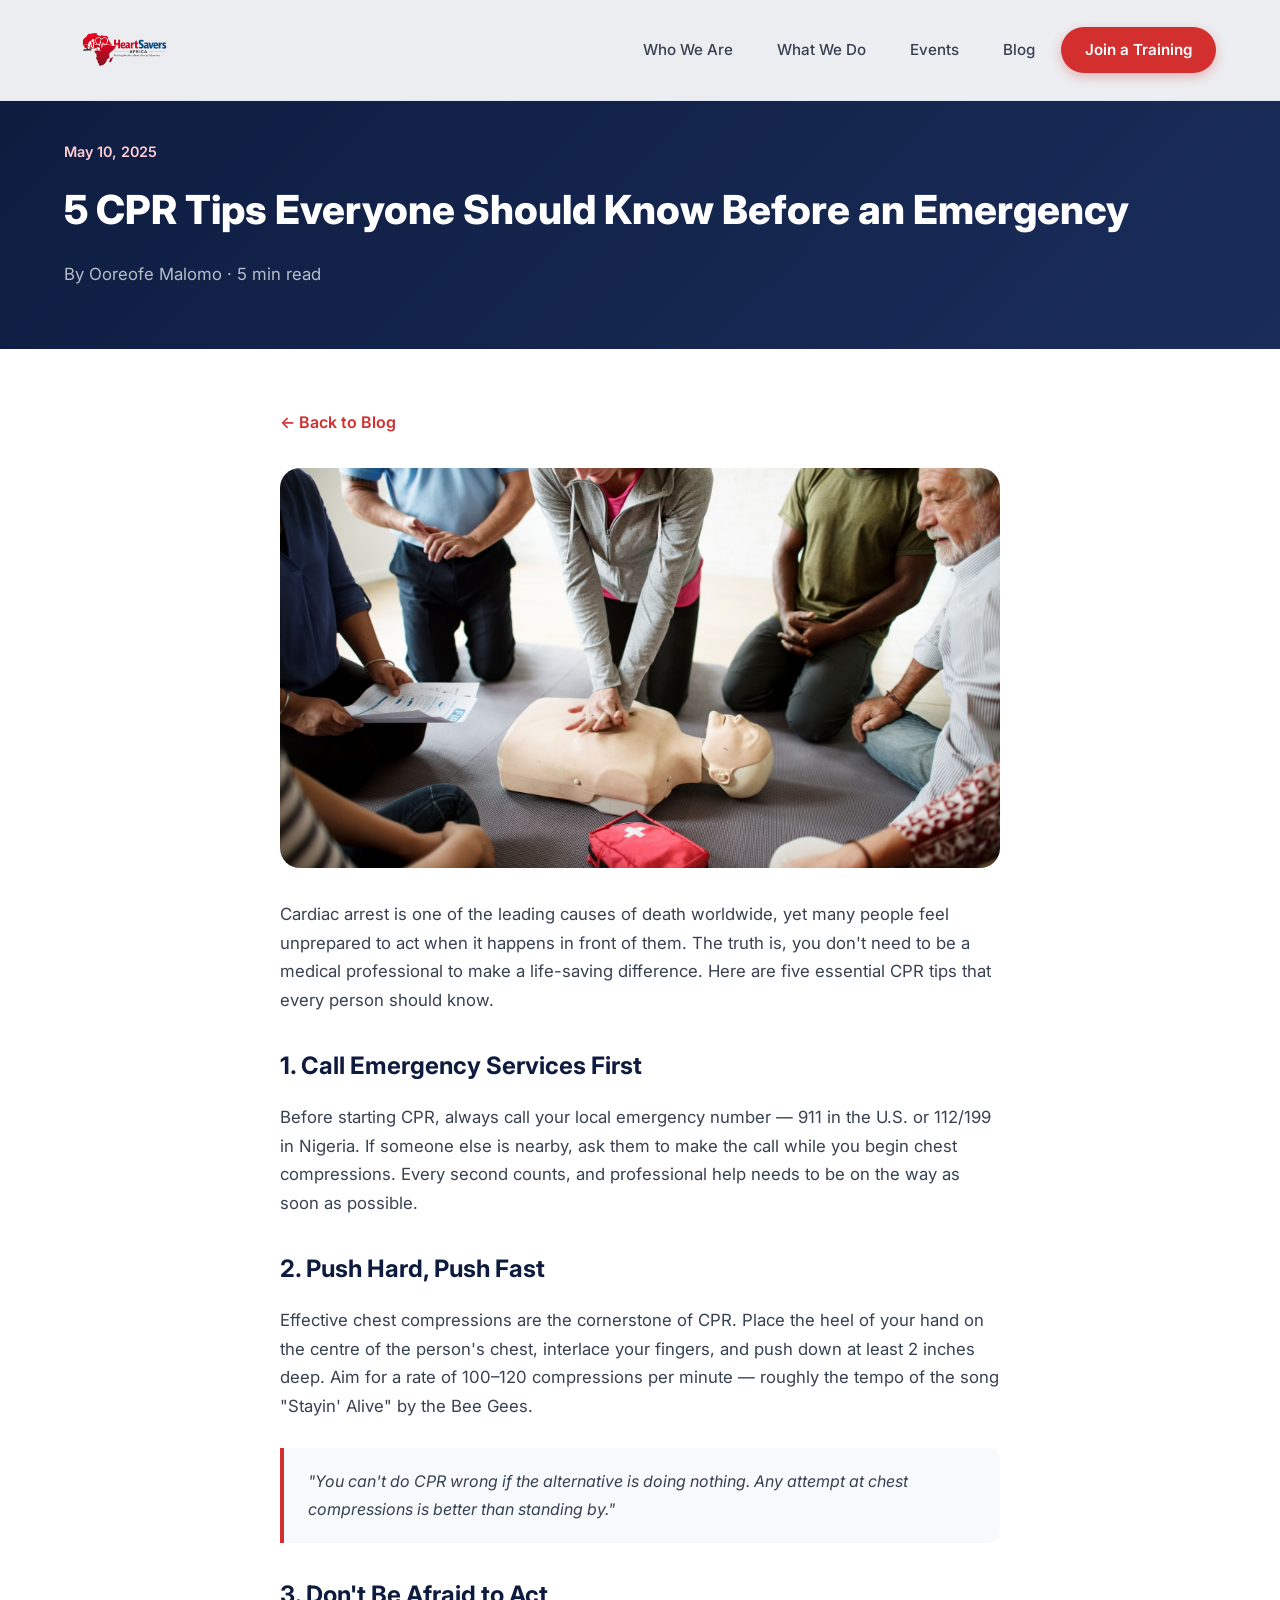
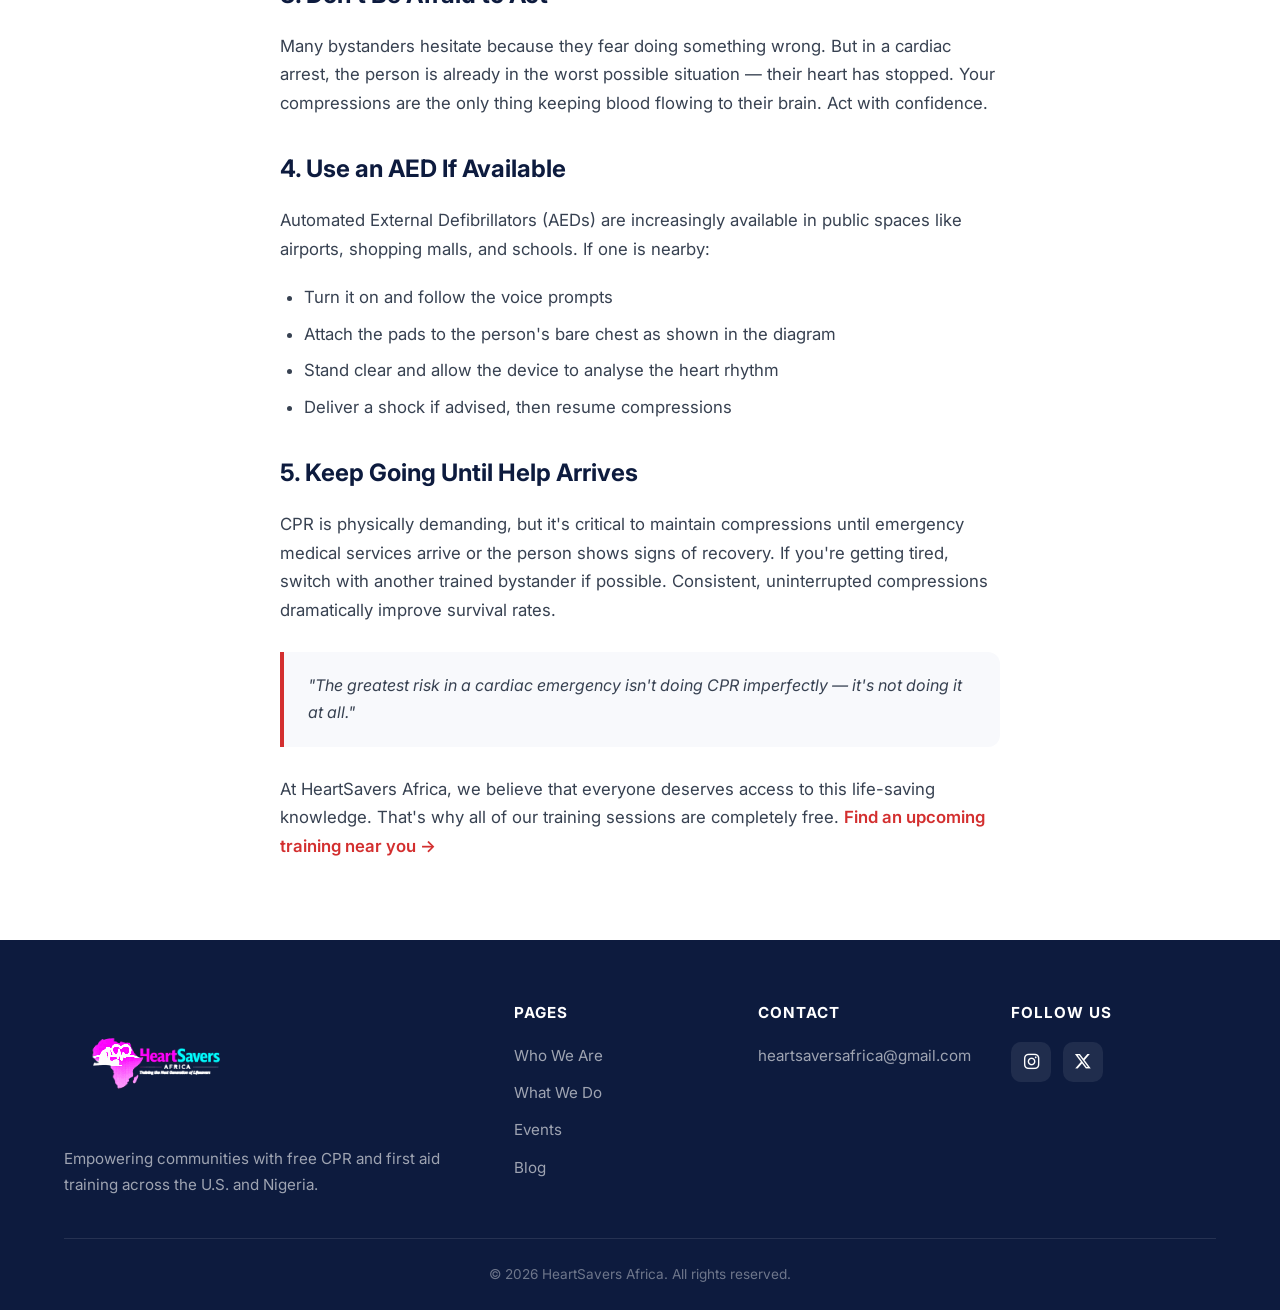
==== commit 88134b68: "Update copyright year to 2026" ====
--- a/blog-post.html
+++ b/blog-post.html
@@ -110,7 +110,7 @@
         </div>
       </div>
       <div class="footer-bottom">
-        <p>&copy; 2025 HeartSavers Africa. All rights reserved.</p>
+        <p>&copy; 2026 HeartSavers Africa. All rights reserved.</p>
       </div>
     </div>
   </footer>
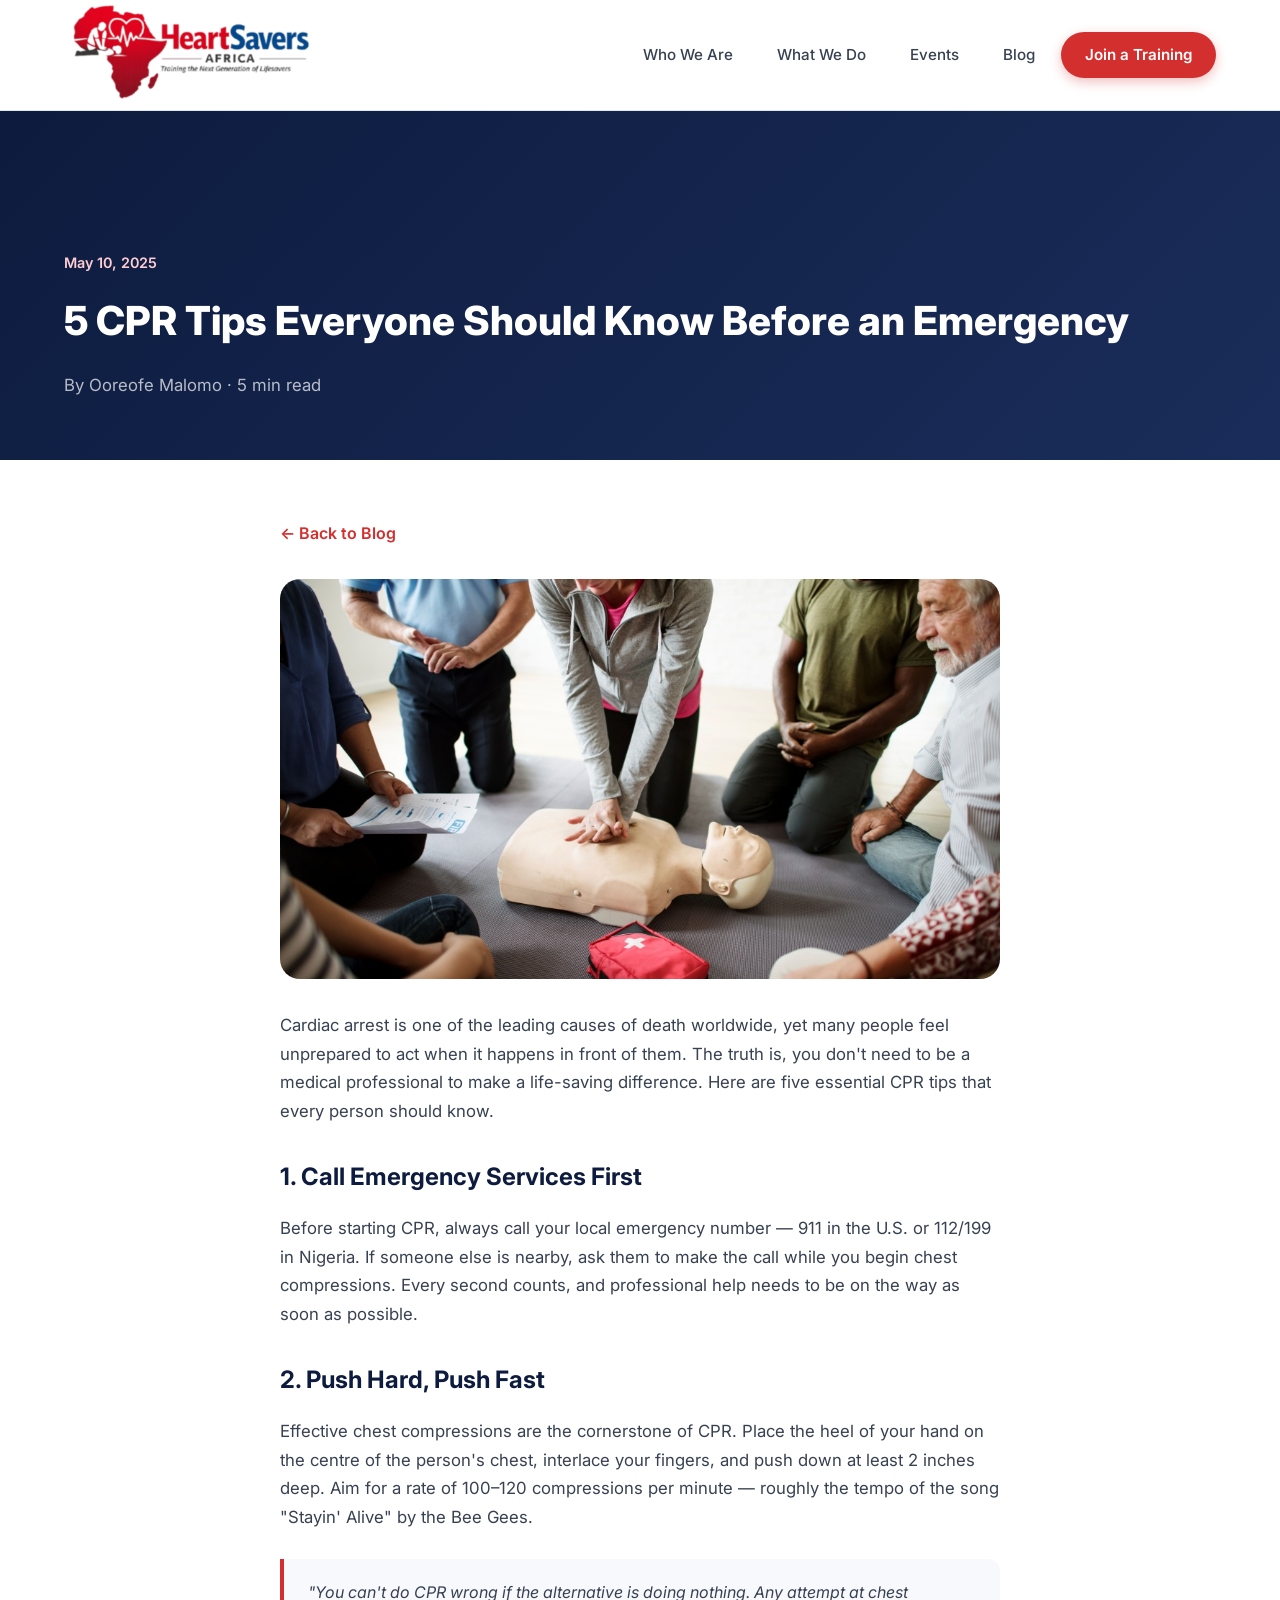
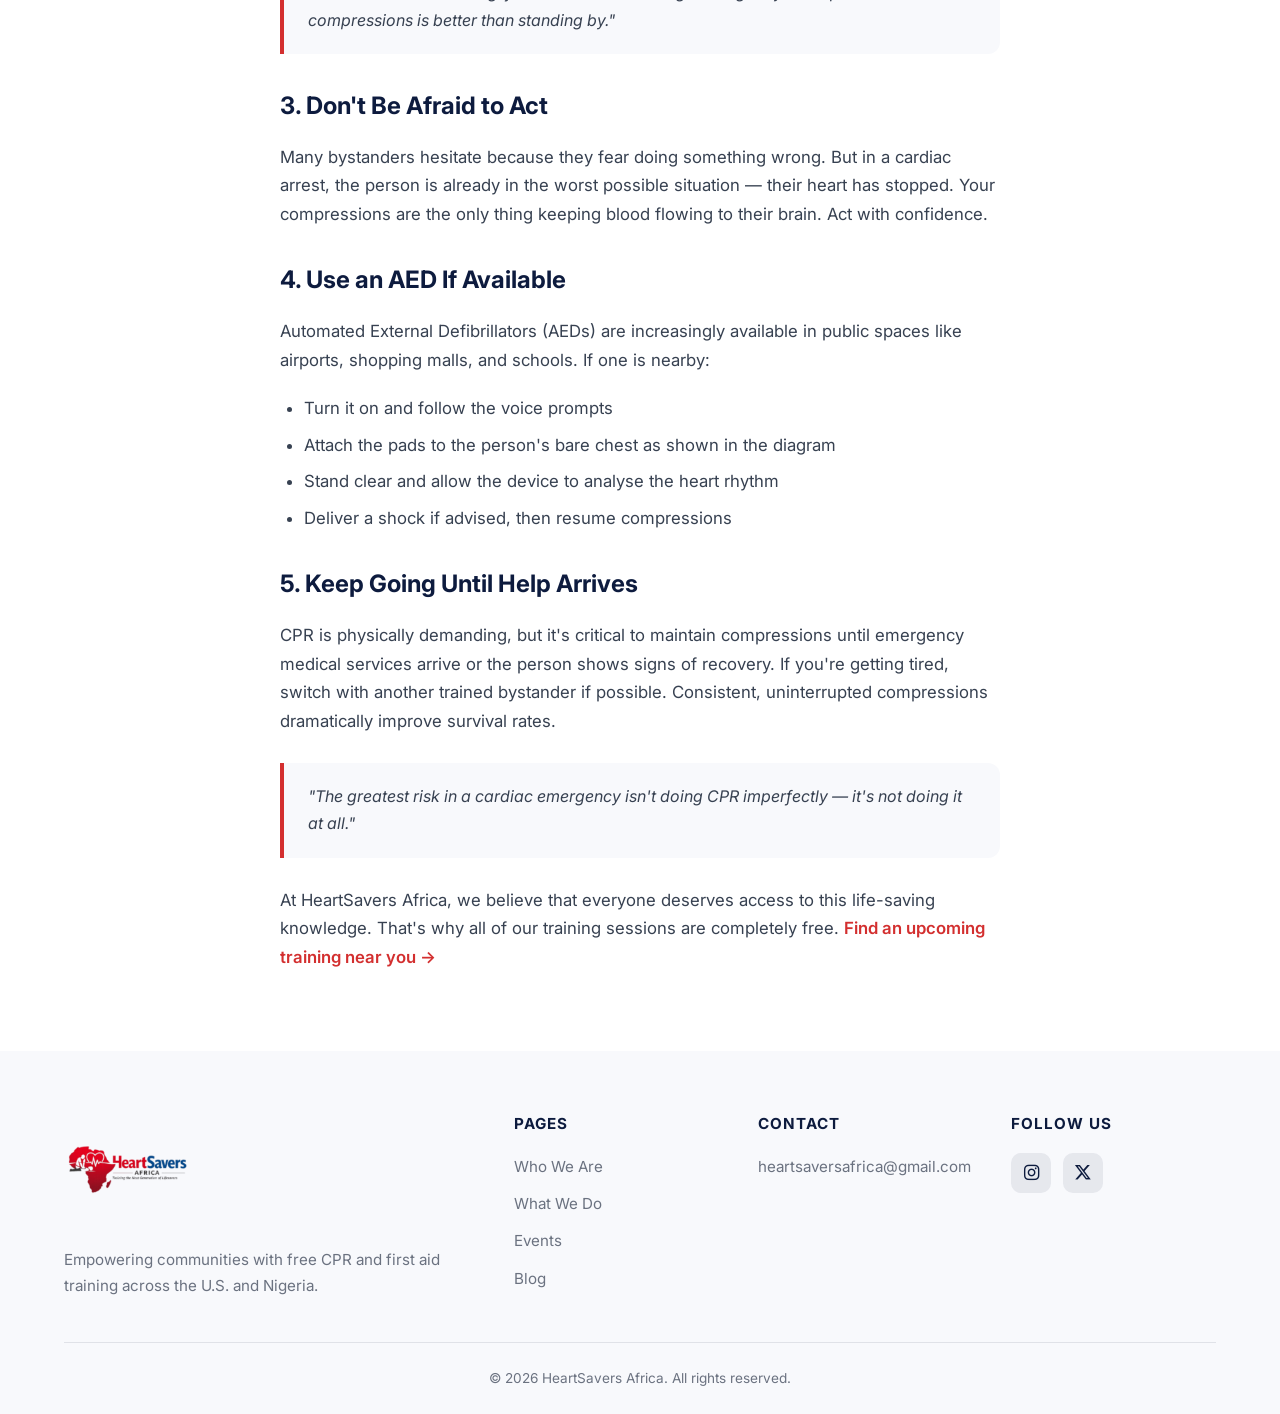
==== commit 82e93742: "Force CSS cache refresh and fix footer logo responsiveness" ====
--- a/blog-post.html
+++ b/blog-post.html
@@ -5,7 +5,7 @@
   <meta name="viewport" content="width=device-width, initial-scale=1.0">
   <title>5 CPR Tips Everyone Should Know — HeartSavers Africa</title>
   <meta name="description" content="Learn five essential CPR tips that could help you save a life in a cardiac emergency.">
-  <link rel="stylesheet" href="css/style.css">
+  <link rel="stylesheet" href="css/style.css?v=1.1">
   <link rel="icon" href="assets/images/logo.png" type="image/png">
   <link rel="stylesheet" href="https://cdnjs.cloudflare.com/ajax/libs/font-awesome/6.5.2/css/all.min.css">
 </head>
--- a/css/style.css
+++ b/css/style.css
@@ -22,9 +22,15 @@
   --transition: 0.3s cubic-bezier(0.4,0,0.2,1);
 }
 
-*, *::before, *::after { box-sizing: border-box; margin: 0; padding: 0; }
-
-html { scroll-behavior: smooth; }
+*, *::before, *::after {
+   box-sizing: border-box;
+   margin: 0;
+   padding: 0; 
+  }
+
+html { 
+  scroll-behavior: smooth; 
+}
 
 body {
   font-family: 'Inter', sans-serif;
@@ -34,81 +40,219 @@
   overflow-x: hidden;
 }
 
-a { text-decoration: none; color: inherit; }
-ul { list-style: none; }
-img { max-width: 100%; display: block; }
-
-.container { max-width: 1200px; margin: 0 auto; padding: 0 24px; }
+a { 
+   text-decoration: none;
+   color: inherit;
+   }
+
+ul { 
+  list-style: none; 
+}
+
+img {
+   max-width: 100%;
+   display: block;
+   }
+
+.container { 
+  max-width: 1200px;
+   margin: 0 auto;
+    padding: 0 24px;
+   }
 
 /* ─── NAVBAR ─── */
 .navbar {
-  position: fixed; top: 0; left: 0; right: 0; z-index: 1000;
+  position: static;
+  top: 0;
+  left: 0;
+  right: 0;
+  z-index: 1000;
   background: rgba(255,255,255,0.92);
   backdrop-filter: blur(16px);
   border-bottom: 1px solid var(--gray-200);
   transition: var(--transition);
 }
-.navbar.scrolled { box-shadow: var(--shadow-md); }
+
+.navbar.scrolled {
+   box-shadow: var(--shadow-md);
+   }
+
 .nav-container {
-  max-width: 1200px; margin: 0 auto; padding: 0 24px;
-  display: flex; align-items: center; justify-content: space-between; height: 100px;
-}
-.nav-logo img { height: 85px; width: auto; }
-.nav-links { display: flex; gap: 8px; align-items: center; }
+  max-width: 1200px;
+  margin: 0 auto;
+  padding: 0 24px;
+  display: flex;
+  align-items: center;
+  justify-content: space-between;
+  height: 110px;
+}
+
+.nav-logo img {
+   height: 240px;
+   width: auto;
+}
+
+.nav-links {
+   display: flex;
+   gap: 8px;
+   align-items: center;
+}
+
 .nav-links a {
-  padding: 8px 18px; border-radius: 8px; font-weight: 500; font-size: 0.95rem;
-  color: var(--gray-700); transition: var(--transition); position: relative;
-}
-.nav-links a:hover { color: var(--red); background: var(--red-light); }
-.nav-links a.active { color: var(--red); font-weight: 600; background: rgba(211,47,47,0.08); }
+  padding: 8px 18px;
+  border-radius: 8px;
+  font-weight: 500;
+  font-size: 0.95rem;
+  color: var(--gray-700);
+  transition: var(--transition);
+  position: relative;
+}
+
+.nav-links a:hover {
+   color: var(--red);
+   background: var(--red-light);
+  }
+
+.nav-links a.active {
+   color: var(--red);
+   font-weight: 600;
+   background: rgba(211,47,47,0.08);
+  }
+
 .nav-cta {
-  background: var(--red); color: var(--white) !important; padding: 10px 24px !important;
-  border-radius: 50px !important; font-weight: 600 !important;
+  background: var(--red);
+  color: var(--white) !important;
+  padding: 10px 24px !important;
+  border-radius: 50px !important;
+  font-weight: 600 !important;
   box-shadow: 0 4px 12px rgba(211,47,47,0.3);
 }
-.nav-cta:hover { background: var(--red-dark) !important; transform: translateY(-1px); }
+
+.nav-cta:hover { 
+  background: var(--red-dark) !important;
+  transform: translateY(-1px);
+ }
 
 .hamburger {
-  display: none; flex-direction: column; gap: 5px; cursor: pointer;
-  background: none; border: none; padding: 8px; z-index: 1001;
-}
+  display: none;
+  flex-direction: column;
+  gap: 5px;
+  cursor: pointer;
+  background: none;
+  border: none;
+  padding: 8px;
+  z-index: 1001;
+}
+
 .hamburger span {
-  display: block; width: 24px; height: 2.5px; background: var(--navy);
-  border-radius: 2px; transition: var(--transition);
-}
-.hamburger.active span:nth-child(1) { transform: rotate(45deg) translate(5px,5px); }
-.hamburger.active span:nth-child(2) { opacity: 0; }
-.hamburger.active span:nth-child(3) { transform: rotate(-45deg) translate(5px,-5px); }
+  display: block;
+  width: 24px;
+  height: 2.5px;
+  background: var(--navy);
+  border-radius: 2px;
+  transition: var(--transition);
+}
+
+.hamburger.active span:nth-child(1) {
+  transform: rotate(45deg) translate(5px,5px);
+}
+
+.hamburger.active span:nth-child(2) {
+   opacity: 0;
+ }
+
+.hamburger.active span:nth-child(3) {
+   transform: rotate(-45deg) translate(5px,-5px);
+}
 
 /* ─── HERO ─── */
 .hero {
-  min-height: 100vh; display: flex; align-items: center;
+  min-height: 100vh;
+  display: flex;
+  align-items: center;
   background: url('../assets/images/hero-cpr-training.jpg') center/cover no-repeat;
-  position: relative; overflow: hidden; padding-top: 100px;
-}
+  position: relative;
+  overflow: hidden;
+  padding-top: 100px;
+}
+
 .hero::before {
-  content: ''; position: absolute; inset: 0;
+  content: '';
+  position: absolute;
+  inset: 0;
   background: rgba(0,0,0,0.4);
 }
-.hero::after { display: none; }
-.hero-content { position: relative; z-index: 2; text-align: center; max-width: 800px; margin: 0 auto; padding: 60px 24px; }
+
+.hero::after {
+  display: none;
+ }
+
+.hero-content {
+   position: relative;
+   z-index: 2;
+   text-align: center;
+   max-width: 800px;
+   margin: 0 auto;
+   padding: 60px 24px;
+}
+
 .hero-badge {
-  display: inline-flex; align-items: center; gap: 8px;
-  background: rgba(255,255,255,0.12); border: 1px solid rgba(255,255,255,0.2);
-  padding: 8px 20px; border-radius: 50px; font-size: 0.85rem; color: var(--red-light);
-  margin-bottom: 24px; backdrop-filter: blur(8px);
-}
-.hero h1 { font-size: clamp(2.5rem, 5vw, 4rem); font-weight: 800; color: var(--white); line-height: 1.15; margin-bottom: 20px; }
-.hero h1 span { color: var(--red-light); }
-.hero p { font-size: 1.2rem; color: rgba(255,255,255,0.8); margin-bottom: 40px; max-width: 600px; margin-left: auto; margin-right: auto; }
-.hero-buttons { display: flex; gap: 16px; justify-content: center; flex-wrap: wrap; }
+  display: inline-flex;
+  align-items: center;
+  gap: 8px;
+  background: rgba(255,255,255,0.12);
+  border: 1px solid rgba(255,255,255,0.2);
+  padding: 8px 20px;
+  border-radius: 50px;
+  font-size: 0.85rem;
+  color: var(--red-light);
+  margin-bottom: 24px;
+  backdrop-filter: blur(8px);
+}
+
+.hero h1 {
+  font-size: clamp(2.5rem, 5vw, 4rem);
+  font-weight: 800;
+  color: var(--white);
+  line-height: 1.15;
+  margin-bottom: 20px;
+}
+
+.hero h1 span {
+   color: var(--red-light); 
+  }
+
+.hero p {
+   font-size: 1.2rem;
+   color: rgba(255,255,255,0.8);
+   margin-bottom: 40px;
+   max-width: 600px;
+   margin-left: auto;
+   margin-right: auto;
+   }
+
+.hero-buttons {
+  display: flex;
+  gap: 16px;
+  justify-content: center;
+  flex-wrap: wrap; 
+}
 
 /* ─── BUTTONS ─── */
 .btn {
-  display: inline-flex; align-items: center; gap: 8px;
-  padding: 14px 32px; border-radius: 50px; font-weight: 600; font-size: 1rem;
-  cursor: pointer; transition: var(--transition); border: none; font-family: inherit;
-}
+  display: inline-flex;
+  align-items: center;
+  gap: 8px;
+  padding: 14px 32px;
+  border-radius: 50px;
+  font-weight: 600;
+  font-size: 1rem;
+  cursor: pointer;
+  transition: var(--transition);
+  border: none;
+  font-family: inherit;
+}
+
 .btn-primary {
   background: var(--red); color: var(--white);
   box-shadow: 0 4px 16px rgba(211,47,47,0.35);
@@ -322,27 +466,27 @@
 
 /* ─── FOOTER ─── */
 .footer {
-  background: var(--navy); color: var(--white); padding: 60px 0 0;
+  background: var(--off-white); color: var(--navy); padding: 60px 0 0;
 }
 .footer-grid {
   display: grid; grid-template-columns: 2fr 1fr 1fr 1fr; gap: 40px;
-  padding-bottom: 40px; border-bottom: 1px solid rgba(255,255,255,0.1);
-}
-.footer-brand p { color: rgba(255,255,255,0.6); margin-top: 16px; font-size: 0.95rem; }
-.footer-brand img { height: 130px; margin-bottom: 8px; filter: brightness(10); }
-.footer h4 { font-size: 0.95rem; font-weight: 700; margin-bottom: 16px; text-transform: uppercase; letter-spacing: 1px; }
+  padding-bottom: 40px; border-bottom: 1px solid rgba(13,27,62,0.1);
+}
+.footer-brand p { color: var(--gray-500); margin-top: 16px; font-size: 0.95rem; }
+.footer-brand img { height: 120px; max-width: 100%; object-fit: contain; }
+.footer h4 { font-size: 0.95rem; font-weight: 700; margin-bottom: 16px; text-transform: uppercase; letter-spacing: 1px; color: var(--navy); }
 .footer ul li { margin-bottom: 10px; }
-.footer ul li a { color: rgba(255,255,255,0.6); transition: var(--transition); font-size: 0.95rem; }
-.footer ul li a:hover { color: var(--white); }
+.footer ul li a { color: var(--gray-500); transition: var(--transition); font-size: 0.95rem; }
+.footer ul li a:hover { color: var(--red); }
 .social-links { display: flex; gap: 12px; }
 .social-links a {
-  width: 40px; height: 40px; border-radius: 10px;
-  background: rgba(255,255,255,0.08); display: flex; align-items: center;
+  width: 40px; height: 40px; border-radius: 10px; color: var(--navy);
+  background: rgba(13,27,62,0.08); display: flex; align-items: center;
   justify-content: center; transition: var(--transition); font-size: 1.1rem;
 }
-.social-links a:hover { background: var(--red); transform: translateY(-2px); }
+.social-links a:hover { background: var(--red); color: var(--white); transform: translateY(-2px); }
 .footer-bottom {
-  padding: 24px 0; text-align: center; color: rgba(255,255,255,0.4); font-size: 0.85rem;
+  padding: 24px 0; text-align: center; color: var(--gray-500); font-size: 0.85rem;
 }
 
 /* ─── ANIMATIONS ─── */
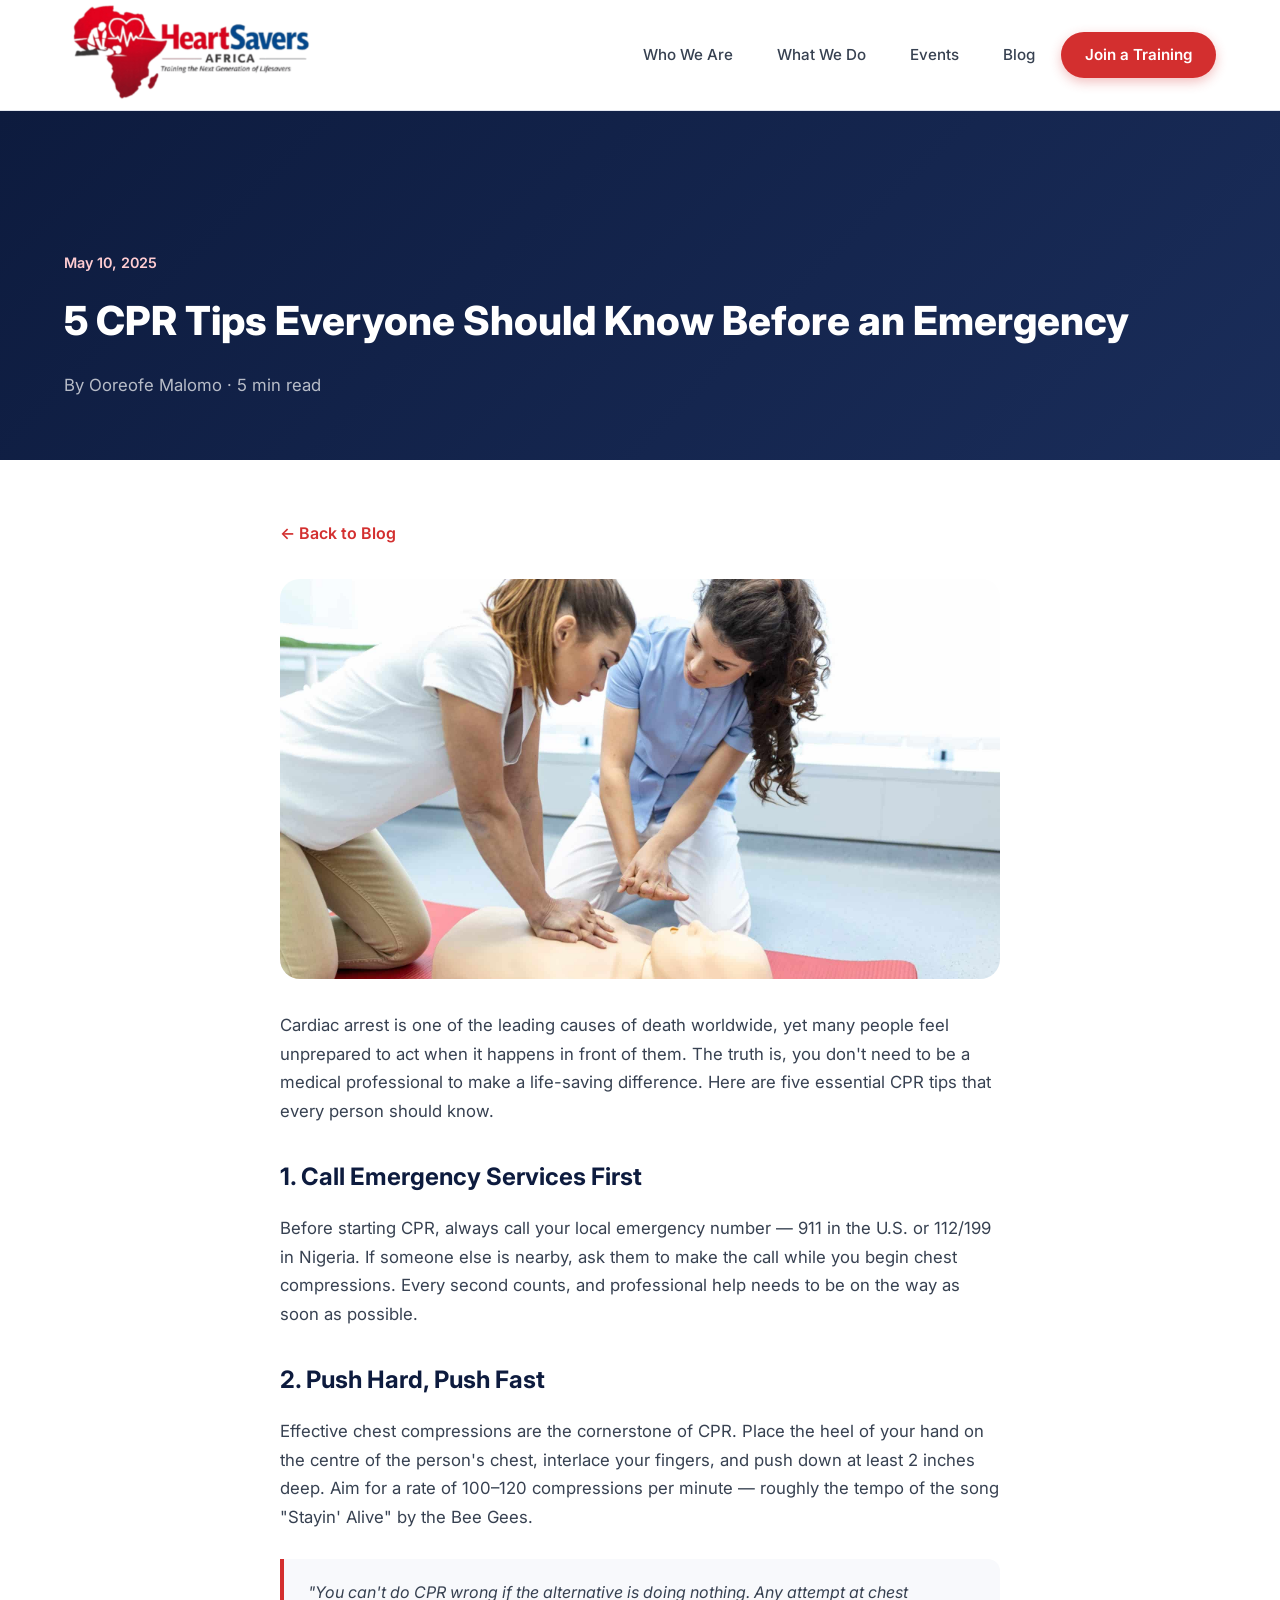
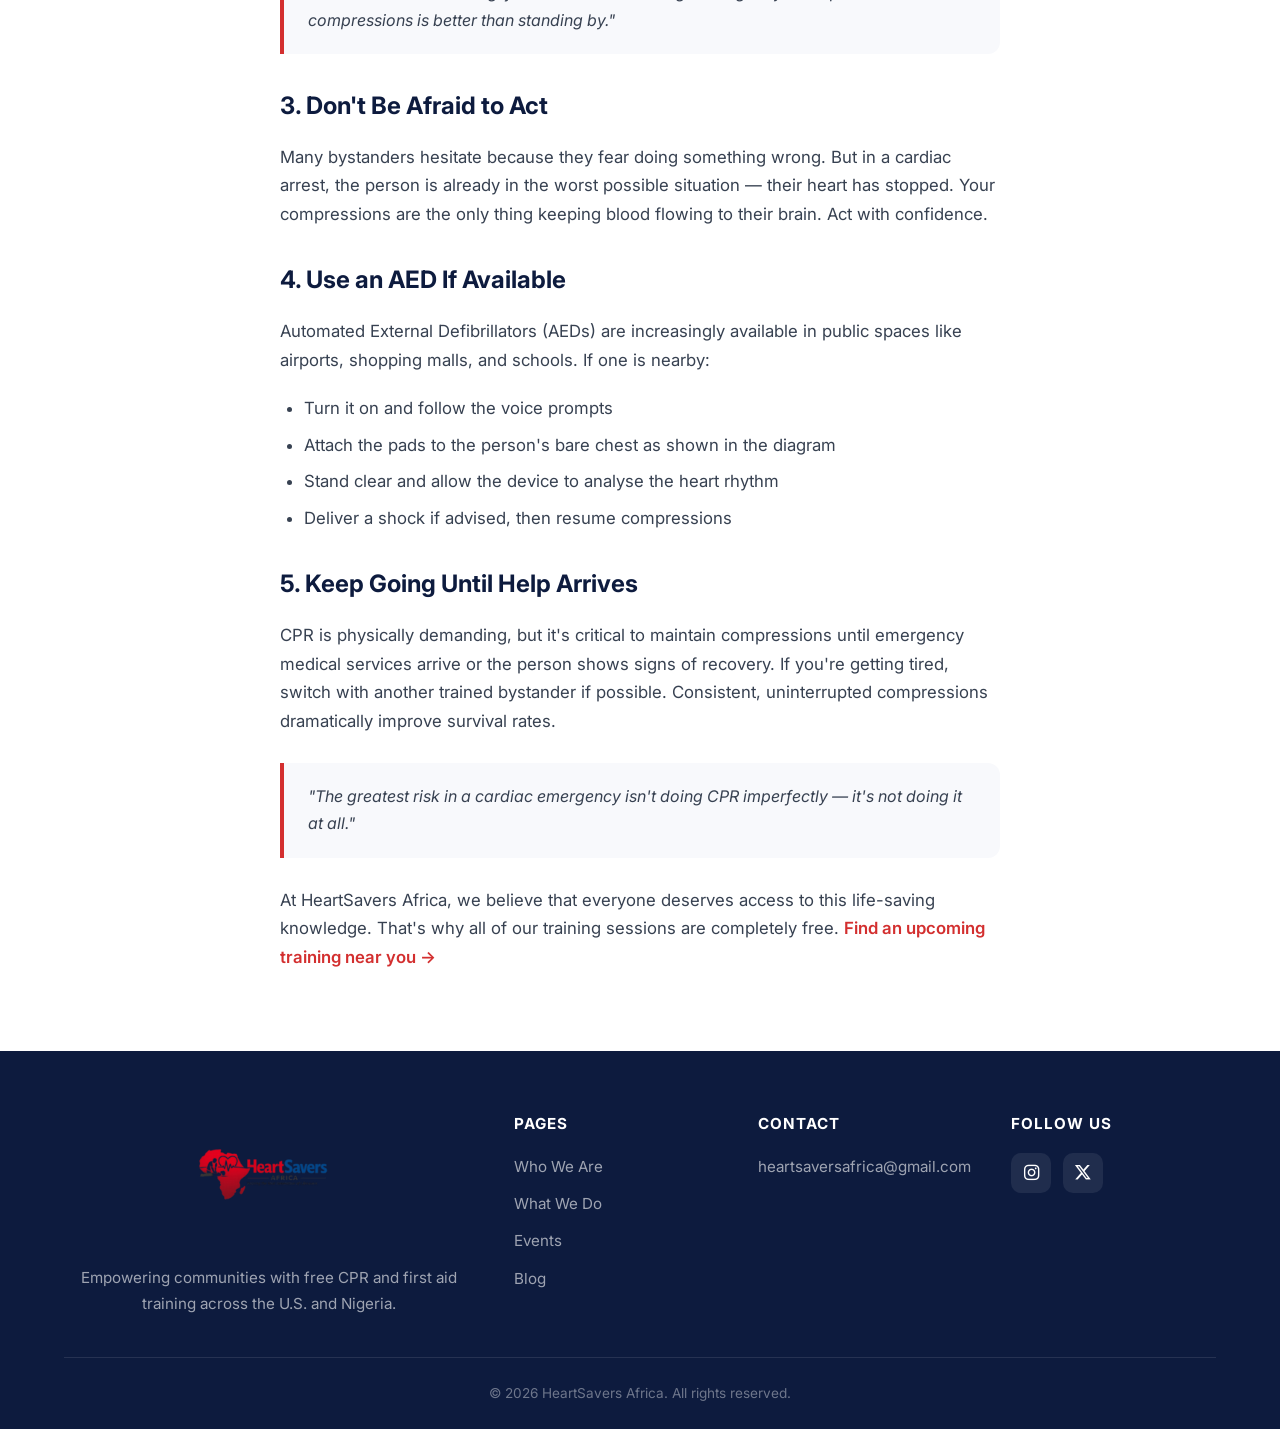
==== commit 6cc3977a: "Update footer color, hero text color, and blog images" ====
--- a/blog-post.html
+++ b/blog-post.html
@@ -44,7 +44,7 @@
       <div class="article">
         <a href="blog.html" class="back-link">← Back to Blog</a>
 
-        <img src="assets/images/group-diverse-people-cpr-training-class_HS.jpg" alt="Diverse CPR Training Class" style="width: 100%; border-radius: var(--radius-lg); margin-bottom: 32px; object-fit: cover; max-height: 400px;">
+        <img src="assets/images/cpr-class-with-instructors-talking-demonstrating-firt-aid-compressions-ans-reanimation-procedure-cpr-dummy-1-scaled.jpg" alt="CPR Training Class" style="width: 100%; border-radius: var(--radius-lg); margin-bottom: 32px; object-fit: cover; max-height: 400px;">
 
         <p>Cardiac arrest is one of the leading causes of death worldwide, yet many people feel unprepared to act when it happens in front of them. The truth is, you don't need to be a medical professional to make a life-saving difference. Here are five essential CPR tips that every person should know.</p>
 
--- a/css/style.css
+++ b/css/style.css
@@ -180,7 +180,7 @@
   content: '';
   position: absolute;
   inset: 0;
-  background: rgba(0,0,0,0.4);
+  background: rgba(0,0,0,0.2);
 }
 
 .hero::after {
@@ -219,7 +219,7 @@
 }
 
 .hero h1 span {
-   color: var(--red-light); 
+   color: var(--red); 
   }
 
 .hero p {
@@ -466,27 +466,28 @@
 
 /* ─── FOOTER ─── */
 .footer {
-  background: var(--off-white); color: var(--navy); padding: 60px 0 0;
+  background: var(--navy); color: var(--white); padding: 60px 0 0;
 }
 .footer-grid {
   display: grid; grid-template-columns: 2fr 1fr 1fr 1fr; gap: 40px;
-  padding-bottom: 40px; border-bottom: 1px solid rgba(13,27,62,0.1);
-}
-.footer-brand p { color: var(--gray-500); margin-top: 16px; font-size: 0.95rem; }
-.footer-brand img { height: 120px; max-width: 100%; object-fit: contain; }
-.footer h4 { font-size: 0.95rem; font-weight: 700; margin-bottom: 16px; text-transform: uppercase; letter-spacing: 1px; color: var(--navy); }
+  padding-bottom: 40px; border-bottom: 1px solid rgba(255,255,255,0.1);
+}
+.footer-brand { display: flex; flex-direction: column; align-items: center; text-align: center; }
+.footer-brand p { color: rgba(255,255,255,0.6); margin-top: 16px; font-size: 0.95rem; }
+.footer-brand img { height: 130px; margin-bottom: 8px; }
+.footer h4 { font-size: 0.95rem; font-weight: 700; margin-bottom: 16px; text-transform: uppercase; letter-spacing: 1px; }
 .footer ul li { margin-bottom: 10px; }
-.footer ul li a { color: var(--gray-500); transition: var(--transition); font-size: 0.95rem; }
-.footer ul li a:hover { color: var(--red); }
+.footer ul li a { color: rgba(255,255,255,0.6); transition: var(--transition); font-size: 0.95rem; }
+.footer ul li a:hover { color: var(--white); }
 .social-links { display: flex; gap: 12px; }
 .social-links a {
-  width: 40px; height: 40px; border-radius: 10px; color: var(--navy);
-  background: rgba(13,27,62,0.08); display: flex; align-items: center;
+  width: 40px; height: 40px; border-radius: 10px;
+  background: rgba(255,255,255,0.08); display: flex; align-items: center;
   justify-content: center; transition: var(--transition); font-size: 1.1rem;
 }
-.social-links a:hover { background: var(--red); color: var(--white); transform: translateY(-2px); }
+.social-links a:hover { background: var(--red); transform: translateY(-2px); }
 .footer-bottom {
-  padding: 24px 0; text-align: center; color: var(--gray-500); font-size: 0.85rem;
+  padding: 24px 0; text-align: center; color: rgba(255,255,255,0.4); font-size: 0.85rem;
 }
 
 /* ─── ANIMATIONS ─── */
